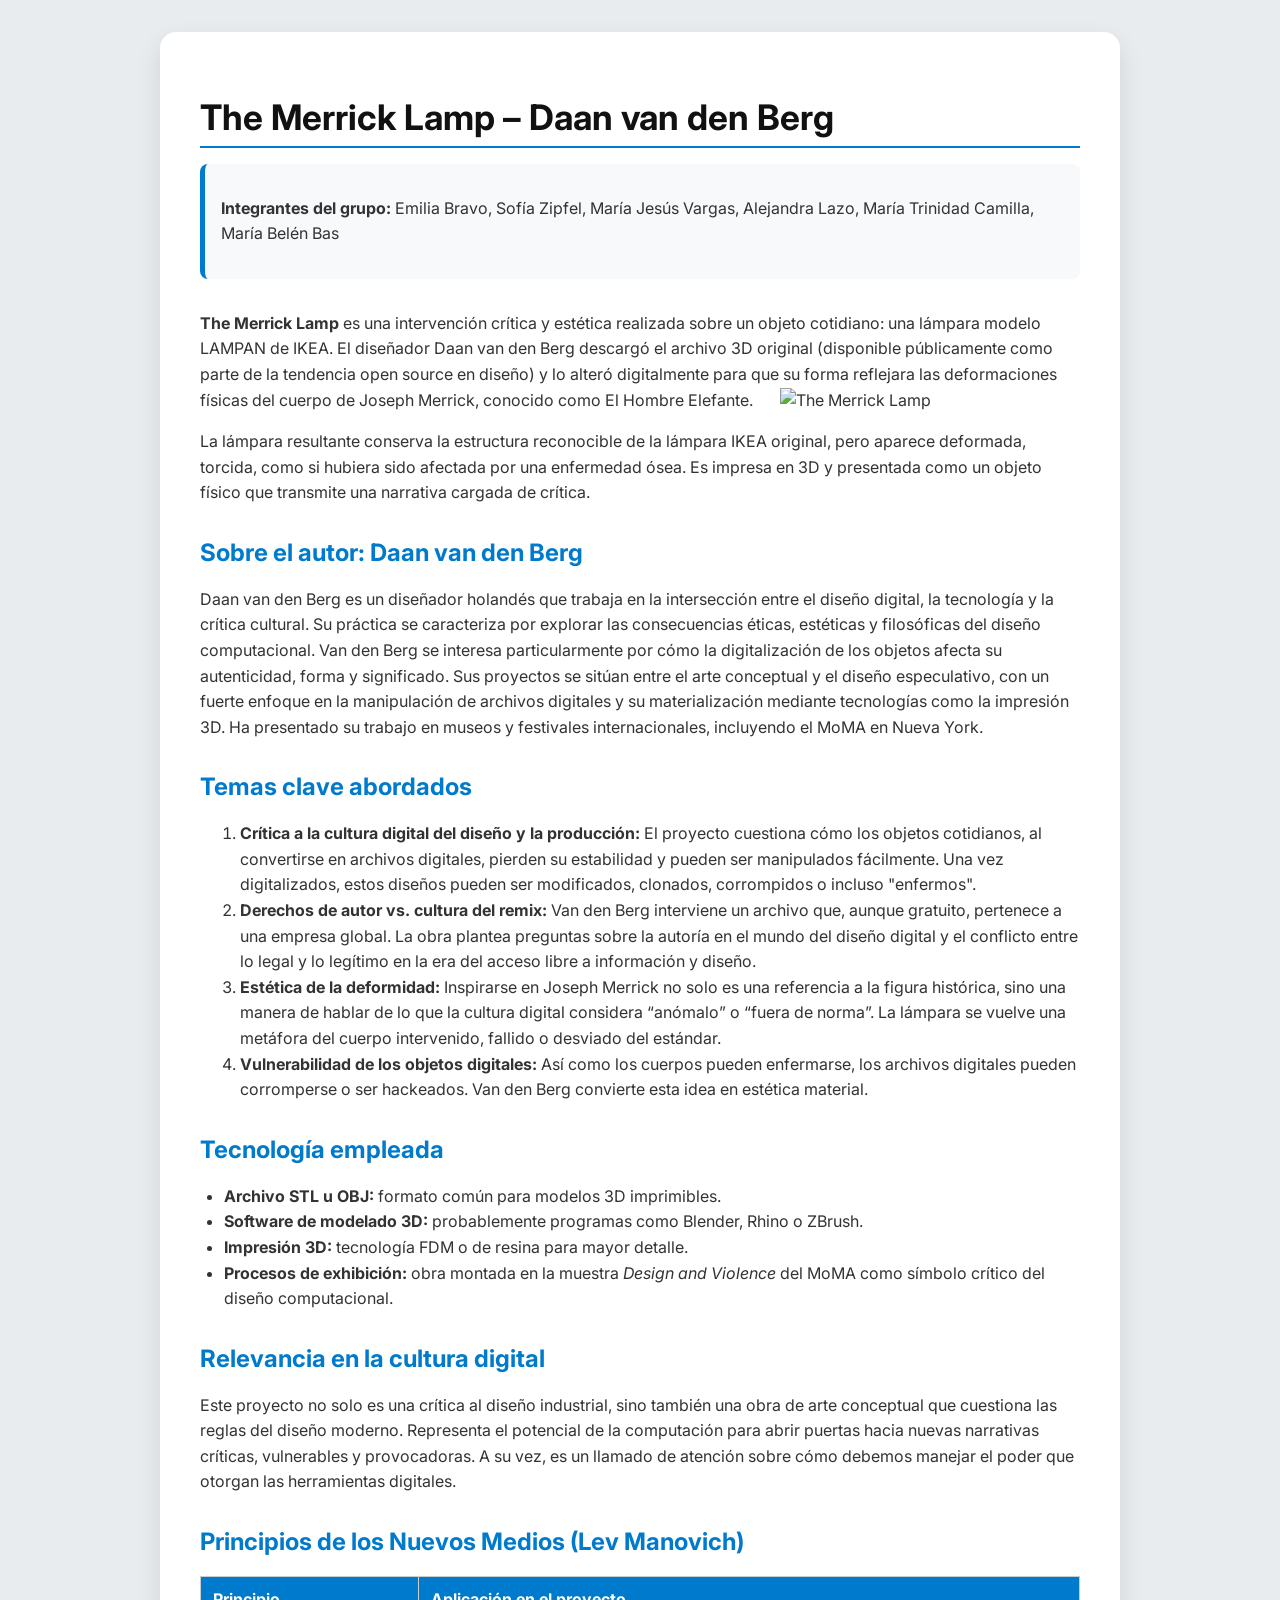
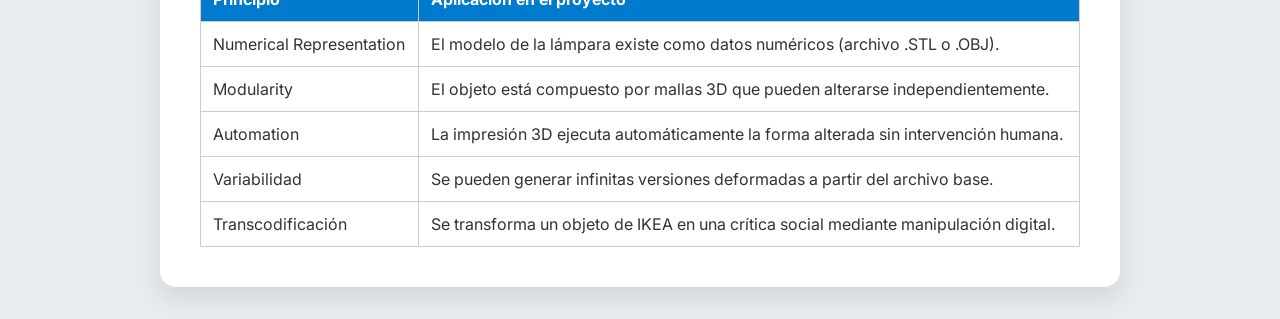
==== index.html @ c4b6041f "Update index.html" ====
<!DOCTYPE html>
<html lang="es">
<head>
  <meta charset="UTF-8">
  <title>The Merrick Lamp – Daan van den Berg</title>
  <style>
    @import url('https://fonts.googleapis.com/css2?family=Inter:wght@400;600;700&display=swap');
    * { box-sizing: border-box; }
    body {
      font-family: 'Inter', sans-serif;
      background-color: #e9ecef;
      color: #333;
      margin: 0;
      padding: 2rem;
    }
    .container {
      max-width: 960px;
      margin: auto;
      background: #ffffff;
      padding: 2.5rem;
      border-radius: 16px;
      box-shadow: 0 10px 25px rgba(0, 0, 0, 0.1);
    }
    h1, h2 { color: #111; }
    h1 {
      font-size: 2.2rem;
      margin-bottom: 1rem;
      border-bottom: 2px solid #007acc;
      padding-bottom: 0.5rem;
    }
    h2 {
      font-size: 1.5rem;
      margin-top: 2rem;
      color: #007acc;
    }
    p, li {
      font-size: 1rem;
      line-height: 1.6;
    }
    ul {
      padding-left: 1.5rem;
    }
    .creditos {
      background-color: #f8f9fa;
      padding: 1rem;
      border-left: 5px solid #007acc;
      margin-bottom: 2rem;
      border-radius: 8px;
    }
    table {
      width: 100%;
      border-collapse: collapse;
      margin-top: 1rem;
    }
    th, td {
      border: 1px solid #ccc;
      padding: 0.75rem;
      text-align: left;
    }
    th {
      background-color: #007acc;
      color: white;
    }
  </style>
</head>
<body>
  <div class="container">
    <h1>The Merrick Lamp – Daan van den Berg</h1>
    <div class="creditos">
      <p><strong>Integrantes del grupo:</strong> Emilia Bravo, Sofía Zipfel, María Jesús Vargas, Alejandra Lazo, María Trinidad Camilla, María Belén Bas</p>
    </div>
    <p><strong>The Merrick Lamp</strong> es una intervención crítica y estética realizada sobre un objeto cotidiano: una lámpara modelo LAMPAN de IKEA. El diseñador Daan van den Berg descargó el archivo 3D original (disponible públicamente como parte de la tendencia open source en diseño) y lo alteró digitalmente para que su forma reflejara las deformaciones físicas del cuerpo de Joseph Merrick, conocido como El Hombre Elefante.<img src="e81a55cf-d6a2-4758-9dec-1c6d4976dfdc.png" alt="The Merrick Lamp" style="float: right; margin-left: 20px; width: 300px;"></p>
    <p>La lámpara resultante conserva la estructura reconocible de la lámpara IKEA original, pero aparece deformada, torcida, como si hubiera sido afectada por una enfermedad ósea. Es impresa en 3D y presentada como un objeto físico que transmite una narrativa cargada de crítica.</p>
    <h2>Sobre el autor: Daan van den Berg</h2>
    <p>Daan van den Berg es un diseñador holandés que trabaja en la intersección entre el diseño digital, la tecnología y la crítica cultural. Su práctica se caracteriza por explorar las consecuencias éticas, estéticas y filosóficas del diseño computacional. Van den Berg se interesa particularmente por cómo la digitalización de los objetos afecta su autenticidad, forma y significado. Sus proyectos se sitúan entre el arte conceptual y el diseño especulativo, con un fuerte enfoque en la manipulación de archivos digitales y su materialización mediante tecnologías como la impresión 3D. Ha presentado su trabajo en museos y festivales internacionales, incluyendo el MoMA en Nueva York.</p>

    <h2>Temas clave abordados</h2>
    <ol>
      <li><strong>Crítica a la cultura digital del diseño y la producción:</strong> El proyecto cuestiona cómo los objetos cotidianos, al convertirse en archivos digitales, pierden su estabilidad y pueden ser manipulados fácilmente. Una vez digitalizados, estos diseños pueden ser modificados, clonados, corrompidos o incluso "enfermos".</li>

      <li><strong>Derechos de autor vs. cultura del remix:</strong> Van den Berg interviene un archivo que, aunque gratuito, pertenece a una empresa global. La obra plantea preguntas sobre la autoría en el mundo del diseño digital y el conflicto entre lo legal y lo legítimo en la era del acceso libre a información y diseño.</li>

      <li><strong>Estética de la deformidad:</strong> Inspirarse en Joseph Merrick no solo es una referencia a la figura histórica, sino una manera de hablar de lo que la cultura digital considera “anómalo” o “fuera de norma”. La lámpara se vuelve una metáfora del cuerpo intervenido, fallido o desviado del estándar.</li>

      <li><strong>Vulnerabilidad de los objetos digitales:</strong> Así como los cuerpos pueden enfermarse, los archivos digitales pueden corromperse o ser hackeados. Van den Berg convierte esta idea en estética material.</li>
    </ol>

    <h2>Tecnología empleada</h2>
    <ul>
      <li><strong>Archivo STL u OBJ:</strong> formato común para modelos 3D imprimibles.</li>
      <li><strong>Software de modelado 3D:</strong> probablemente programas como Blender, Rhino o ZBrush.</li>
      <li><strong>Impresión 3D:</strong> tecnología FDM o de resina para mayor detalle.</li>
      <li><strong>Procesos de exhibición:</strong> obra montada en la muestra <em>Design and Violence</em> del MoMA como símbolo crítico del diseño computacional.</li>
    </ul>

    <h2>Relevancia en la cultura digital</h2>
    <p>Este proyecto no solo es una crítica al diseño industrial, sino también una obra de arte conceptual que cuestiona las reglas del diseño moderno. Representa el potencial de la computación para abrir puertas hacia nuevas narrativas críticas, vulnerables y provocadoras. A su vez, es un llamado de atención sobre cómo debemos manejar el poder que otorgan las herramientas digitales.</p>

    <h2>Principios de los Nuevos Medios (Lev Manovich)</h2>
    <table>
      <thead>
        <tr>
          <th>Principio</th>
          <th>Aplicación en el proyecto</th>
        </tr>
      </thead>
      <tbody>
        <tr>
          <td>Numerical Representation</td>
          <td>El modelo de la lámpara existe como datos numéricos (archivo .STL o .OBJ).</td>
        </tr>
        <tr>
          <td>Modularity</td>
          <td>El objeto está compuesto por mallas 3D que pueden alterarse independientemente.</td>
        </tr>
        <tr>
          <td>Automation</td>
          <td>La impresión 3D ejecuta automáticamente la forma alterada sin intervención humana.</td>
        </tr>
        <tr>
          <td>Variabilidad</td>
          <td>Se pueden generar infinitas versiones deformadas a partir del archivo base.</td>
        </tr>
        <tr>
          <td>Transcodificación</td>
          <td>Se transforma un objeto de IKEA en una crítica social mediante manipulación digital.</td>
        </tr>
      </tbody>
    </table>
  </div>
</body>
</html>
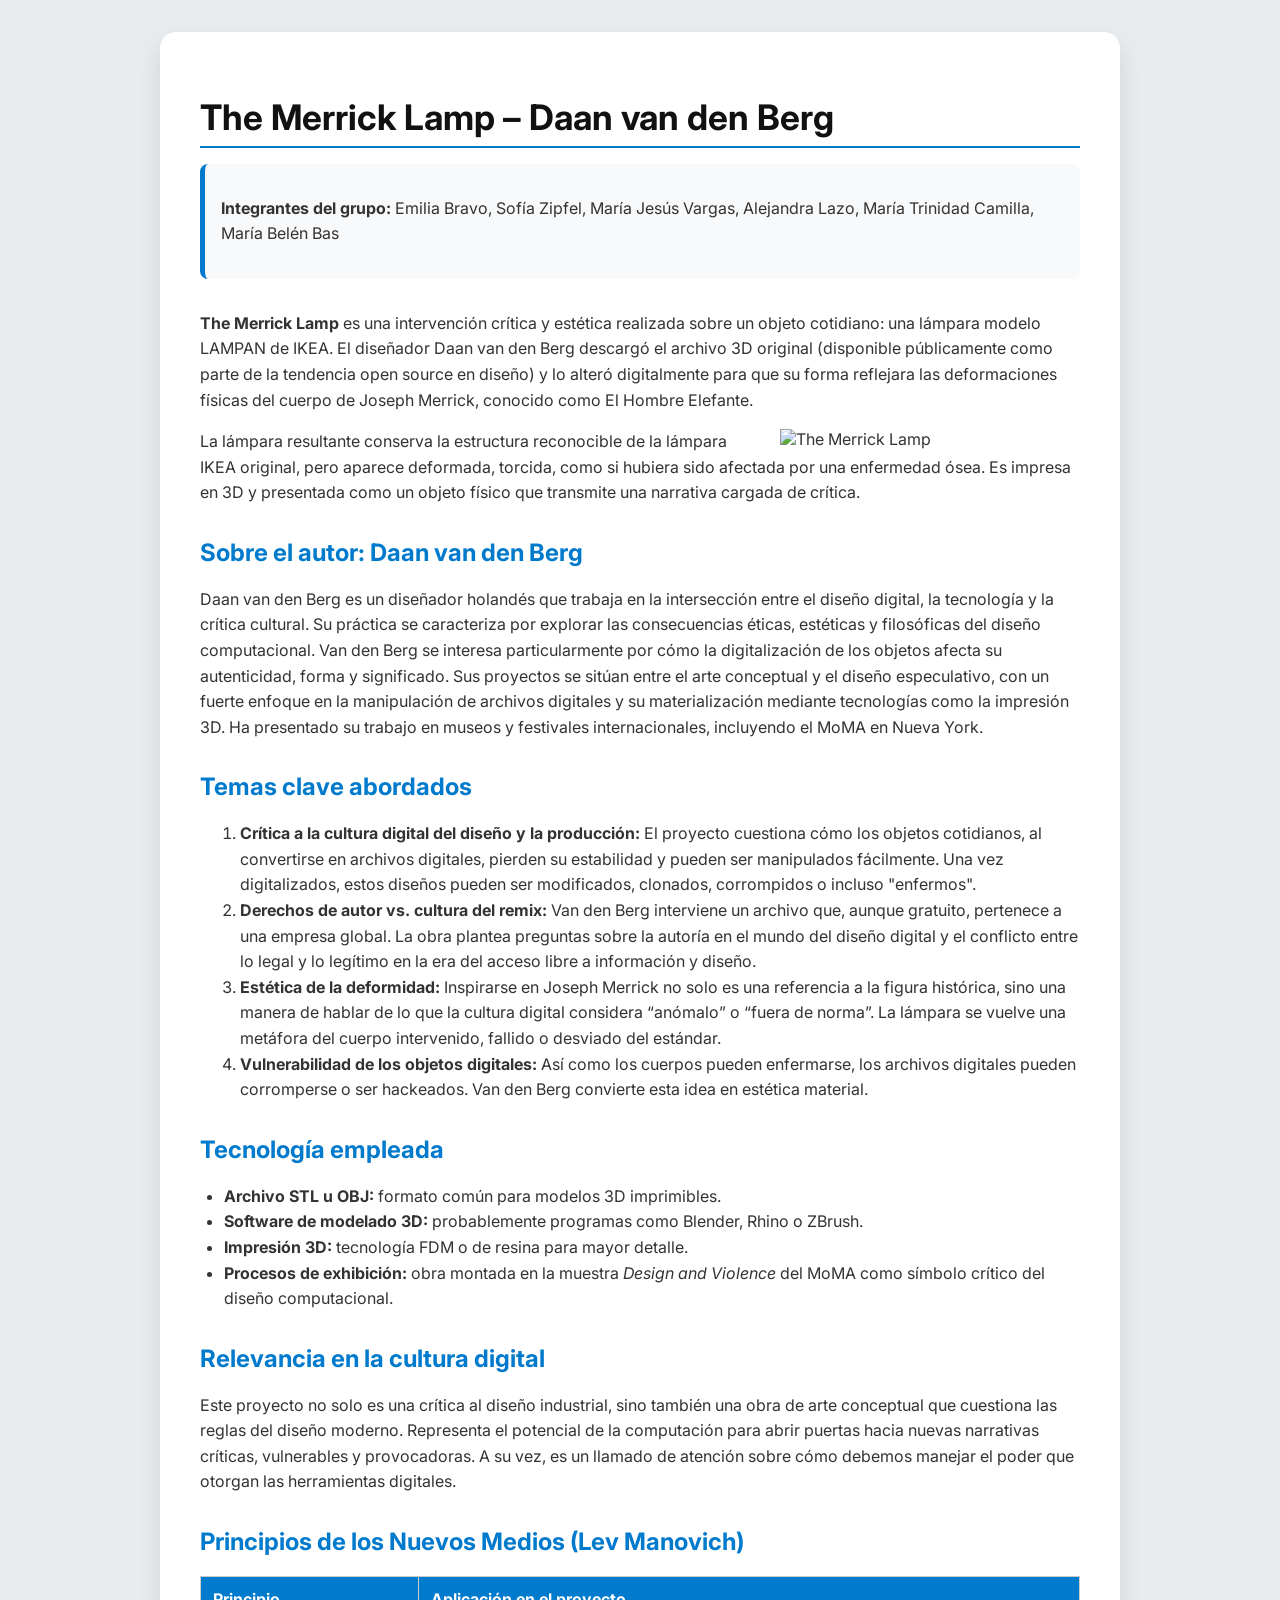
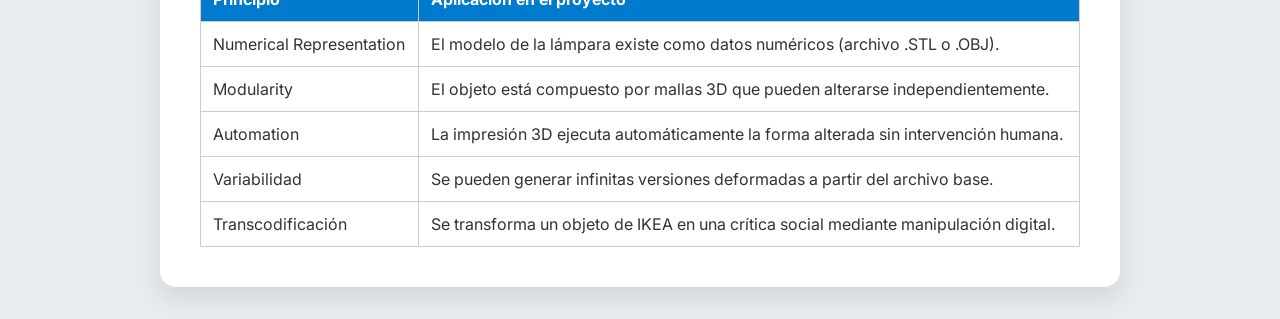
==== commit 78ee97b6: "Update index.html" ====
--- a/index.html
+++ b/index.html
@@ -69,7 +69,7 @@
     <div class="creditos">
       <p><strong>Integrantes del grupo:</strong> Emilia Bravo, Sofía Zipfel, María Jesús Vargas, Alejandra Lazo, María Trinidad Camilla, María Belén Bas</p>
     </div>
-    <p><strong>The Merrick Lamp</strong> es una intervención crítica y estética realizada sobre un objeto cotidiano: una lámpara modelo LAMPAN de IKEA. El diseñador Daan van den Berg descargó el archivo 3D original (disponible públicamente como parte de la tendencia open source en diseño) y lo alteró digitalmente para que su forma reflejara las deformaciones físicas del cuerpo de Joseph Merrick, conocido como El Hombre Elefante.<img src="e81a55cf-d6a2-4758-9dec-1c6d4976dfdc.png" alt="The Merrick Lamp" style="float: right; margin-left: 20px; width: 300px;"></p>
+    <p><strong>The Merrick Lamp</strong> es una intervención crítica y estética realizada sobre un objeto cotidiano: una lámpara modelo LAMPAN de IKEA. El diseñador Daan van den Berg descargó el archivo 3D original (disponible públicamente como parte de la tendencia open source en diseño) y lo alteró digitalmente para que su forma reflejara las deformaciones físicas del cuerpo de Joseph Merrick, conocido como El Hombre Elefante.</p><img src="e81a55cf-d6a2-4758-9dec-1c6d4976dfdc.png" alt="The Merrick Lamp" style="float: right; margin-left: 20px; width: 300px;">
     <p>La lámpara resultante conserva la estructura reconocible de la lámpara IKEA original, pero aparece deformada, torcida, como si hubiera sido afectada por una enfermedad ósea. Es impresa en 3D y presentada como un objeto físico que transmite una narrativa cargada de crítica.</p>
     <h2>Sobre el autor: Daan van den Berg</h2>
     <p>Daan van den Berg es un diseñador holandés que trabaja en la intersección entre el diseño digital, la tecnología y la crítica cultural. Su práctica se caracteriza por explorar las consecuencias éticas, estéticas y filosóficas del diseño computacional. Van den Berg se interesa particularmente por cómo la digitalización de los objetos afecta su autenticidad, forma y significado. Sus proyectos se sitúan entre el arte conceptual y el diseño especulativo, con un fuerte enfoque en la manipulación de archivos digitales y su materialización mediante tecnologías como la impresión 3D. Ha presentado su trabajo en museos y festivales internacionales, incluyendo el MoMA en Nueva York.</p>
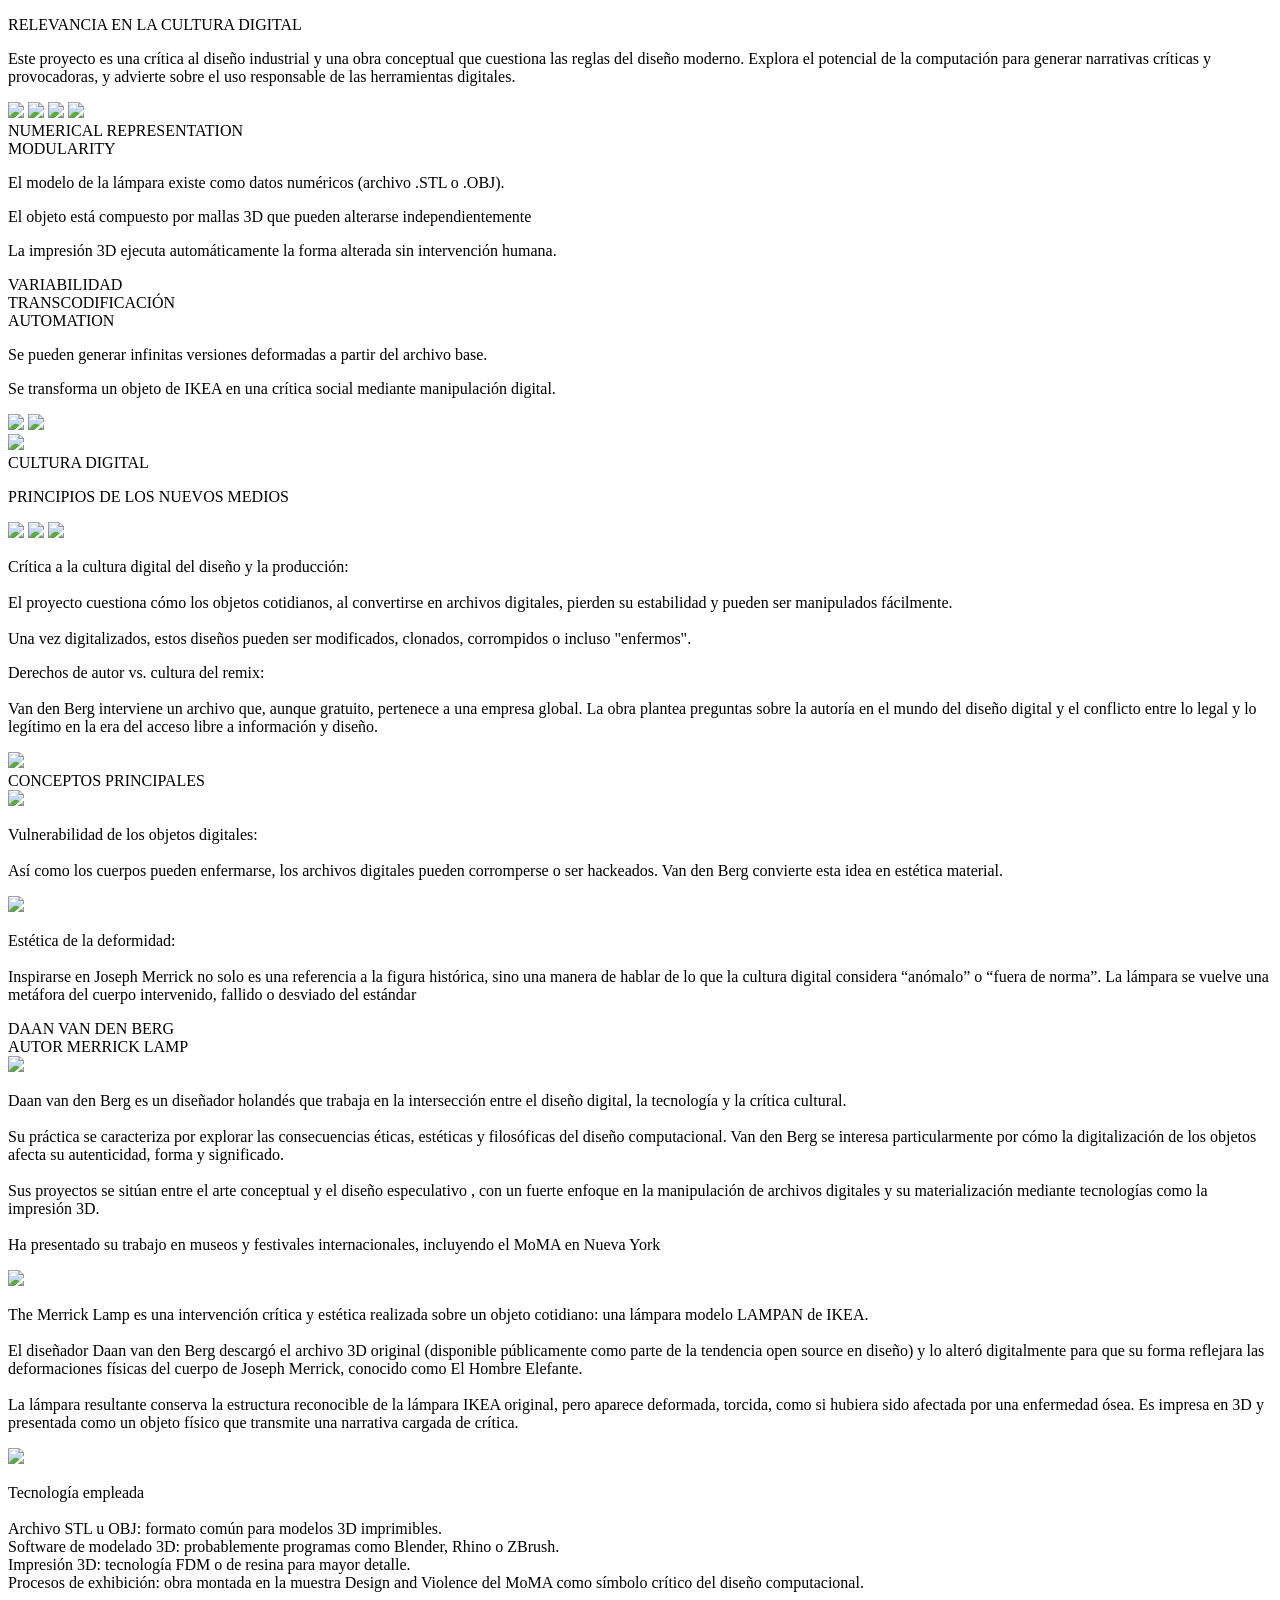
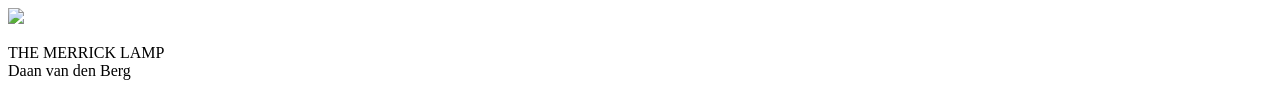
==== commit 9a3c961b: "Update index.html" ====
--- a/index.html
+++ b/index.html
@@ -1,132 +1,175 @@
 <!DOCTYPE html>
-<html lang="es">
-<head>
-  <meta charset="UTF-8">
-  <title>The Merrick Lamp – Daan van den Berg</title>
-  <style>
-    @import url('https://fonts.googleapis.com/css2?family=Inter:wght@400;600;700&display=swap');
-    * { box-sizing: border-box; }
-    body {
-      font-family: 'Inter', sans-serif;
-      background-color: #e9ecef;
-      color: #333;
-      margin: 0;
-      padding: 2rem;
-    }
-    .container {
-      max-width: 960px;
-      margin: auto;
-      background: #ffffff;
-      padding: 2.5rem;
-      border-radius: 16px;
-      box-shadow: 0 10px 25px rgba(0, 0, 0, 0.1);
-    }
-    h1, h2 { color: #111; }
-    h1 {
-      font-size: 2.2rem;
-      margin-bottom: 1rem;
-      border-bottom: 2px solid #007acc;
-      padding-bottom: 0.5rem;
-    }
-    h2 {
-      font-size: 1.5rem;
-      margin-top: 2rem;
-      color: #007acc;
-    }
-    p, li {
-      font-size: 1rem;
-      line-height: 1.6;
-    }
-    ul {
-      padding-left: 1.5rem;
-    }
-    .creditos {
-      background-color: #f8f9fa;
-      padding: 1rem;
-      border-left: 5px solid #007acc;
-      margin-bottom: 2rem;
-      border-radius: 8px;
-    }
-    table {
-      width: 100%;
-      border-collapse: collapse;
-      margin-top: 1rem;
-    }
-    th, td {
-      border: 1px solid #ccc;
-      padding: 0.75rem;
-      text-align: left;
-    }
-    th {
-      background-color: #007acc;
-      color: white;
-    }
-  </style>
-</head>
-<body>
-  <div class="container">
-    <h1>The Merrick Lamp – Daan van den Berg</h1>
-    <div class="creditos">
-      <p><strong>Integrantes del grupo:</strong> Emilia Bravo, Sofía Zipfel, María Jesús Vargas, Alejandra Lazo, María Trinidad Camilla, María Belén Bas</p>
+<html>
+  <head>
+    <meta name="viewport" content="width=device-width, initial-scale=1" />
+    <meta charset="utf-8" />
+    <link rel="stylesheet" href="style.css" />
+
+  </head>
+  <body>
+    <div class="twitter-header">
+      <div class="div">
+        <div class="overlap">
+          <div class="rectangle"></div>
+          <div class="group">
+            <div class="overlap-group">
+              <p class="text-wrapper">RELEVANCIA EN LA CULTURA DIGITAL</p>
+              <p class="p">
+                Este proyecto es una crítica al diseño industrial y una obra conceptual que cuestiona las reglas del
+                diseño moderno. Explora el potencial de la computación para generar narrativas críticas y provocadoras,
+                y advierte sobre el uso responsable de las herramientas digitales.
+              </p>
+            </div>
+          </div>
+          <div class="group-2">
+            <div class="overlap-2">
+              <div class="overlap-3">
+                <img class="vector" src="img/vector-4.svg" />
+                <img class="img" src="img/vector-6.svg" />
+                <img class="vector-2" src="img/vector-8.svg" />
+                <img class="vector-3" src="img/vector-9.svg" />
+              </div>
+              <div class="text-wrapper-2">NUMERICAL REPRESENTATION</div>
+              <div class="text-wrapper-3">MODULARITY</div>
+              <p class="text-wrapper-4">El modelo de la lámpara existe como datos numéricos (archivo .STL o .OBJ).</p>
+              <p class="text-wrapper-5">
+                El objeto está compuesto por mallas 3D que pueden alterarse independientemente
+              </p>
+              <p class="text-wrapper-6">
+                La impresión 3D ejecuta automáticamente la forma alterada sin intervención humana.
+              </p>
+              <div class="text-wrapper-7">VARIABILIDAD</div>
+              <div class="text-wrapper-8">TRANSCODIFICACIÓN</div>
+              <div class="text-wrapper-9">AUTOMATION</div>
+              <p class="text-wrapper-10">Se pueden generar infinitas versiones deformadas a partir del archivo base.</p>
+              <p class="text-wrapper-11">
+                Se transforma un objeto de IKEA en una crítica social mediante manipulación digital.
+              </p>
+              <img class="vector-4" src="img/vector-10.svg" />
+              <img class="image" src="img/image-15.png" />
+            </div>
+            <img class="vector-5" src="img/vector-5.svg" />
+            <div class="text-wrapper-12">CULTURA DIGITAL</div>
+            <p class="text-wrapper-13">PRINCIPIOS DE LOS NUEVOS MEDIOS</p>
+          </div>
+          <div class="group-3">
+            <div class="overlap-4">
+              <img class="image-2" src="img/image-13.png" />
+              <img class="image-3" src="img/image-14.png" />
+              <img class="image-4" src="img/image-3.png" />
+              <div class="rectangle-2"></div>
+              <div class="rectangle-3"></div>
+              <p class="cr-tica-a-la-cultura">
+                <span class="span">Crítica a la cultura digital del diseño y la producción: <br /><br /></span>
+                <span class="text-wrapper-14"
+                  >El proyecto cuestiona cómo los objetos cotidianos, al convertirse en archivos digitales, pierden su
+                  estabilidad y pueden ser manipulados fácilmente. <br /><br />Una vez digitalizados, estos diseños
+                  pueden ser modificados, clonados, corrompidos o incluso &#34;enfermos&#34;.</span
+                >
+              </p>
+              <p class="derechos-de-autor-vs">
+                <span class="span">Derechos de autor vs. cultura del remix: <br /><br /></span>
+                <span class="text-wrapper-14"
+                  >Van den Berg interviene un archivo que, aunque gratuito, pertenece a una empresa global. La obra
+                  plantea preguntas sobre la autoría en el mundo del diseño digital y el conflicto entre lo legal y lo
+                  legítimo en la era del acceso libre a información y diseño.</span
+                >
+              </p>
+              <img class="image-5" src="img/image-12.png" />
+            </div>
+            <div class="div-wrapper"><div class="text-wrapper-15">CONCEPTOS PRINCIPALES</div></div>
+            <div class="overlap-5">
+              <img class="image-6" src="img/image-17.png" />
+              <div class="rectangle-4"></div>
+              <p class="vulnerabilidad-de">
+                <span class="span">Vulnerabilidad de los objetos digitales: <br /></span>
+                <span class="text-wrapper-14"
+                  ><br />Así como los cuerpos pueden enfermarse, los archivos digitales pueden corromperse o ser
+                  hackeados. Van den Berg convierte esta idea en estética material.</span
+                >
+              </p>
+              <img class="image-7" src="img/image-16.png" />
+              <div class="rectangle-5"></div>
+              <p class="est-tica-de-la">
+                <span class="span">Estética de la deformidad:<br /></span>
+                <span class="text-wrapper-16"
+                  ><br />Inspirarse en Joseph Merrick no solo es una referencia a la figura histórica, sino una manera
+                  de hablar de lo que la cultura digital considera “anómalo” o “fuera de norma”. La lámpara se vuelve
+                  una metáfora del cuerpo intervenido, fallido o desviado del estándar</span
+                >
+              </p>
+            </div>
+          </div>
+          <div class="group-4">
+            <div class="text-wrapper-17">DAAN VAN DEN BERG</div>
+            <div class="text-wrapper-18">AUTOR MERRICK LAMP</div>
+            <img class="mask-group" src="img/mask-group.png" />
+            <p class="daan-van-den-berg-es">
+              <span class="text-wrapper-19">Daan van den Berg es un </span>
+              <span class="text-wrapper-20">diseñador</span>
+              <span class="text-wrapper-19">
+                holandés que trabaja en la intersección entre el diseño digital, la tecnología y la crítica cultural.
+                <br /><br />Su práctica se caracteriza por explorar las consecuencias éticas, estéticas y filosóficas
+                del diseño computacional. Van den Berg se interesa particularmente por cómo la
+              </span>
+              <span class="text-wrapper-20">digitalización de los objetos </span>
+              <span class="text-wrapper-19"
+                >afecta su autenticidad, forma y significado.<br /><br />Sus proyectos se sitúan entre el
+              </span>
+              <span class="text-wrapper-20">arte conceptual </span>
+              <span class="text-wrapper-19">y el </span>
+              <span class="text-wrapper-20">diseño especulativo</span>
+              <span class="text-wrapper-19"
+                >, con un fuerte enfoque en la manipulación de archivos digitales y su materialización mediante
+                tecnologías como la impresión 3D. <br /><br />Ha presentado su trabajo en museos y festivales
+                internacionales, incluyendo el
+              </span>
+              <span class="text-wrapper-20">MoMA </span>
+              <span class="text-wrapper-19">en Nueva York</span>
+            </p>
+            <img class="vector-6" src="img/vector-1.svg" />
+          </div>
+          <div class="group-5">
+            <p class="the-merrick-lamp-es">
+              <span class="text-wrapper-21"
+                >The Merrick Lamp es una intervención crítica y estética realizada sobre un objeto cotidiano: una
+                lámpara modelo LAMPAN de IKEA. <br /><br
+              /></span>
+              <span class="text-wrapper-14"
+                >El diseñador Daan van den Berg descargó el archivo 3D original (disponible públicamente como parte de
+                la tendencia open source en diseño) y lo alteró digitalmente para que su forma reflejara las
+                deformaciones físicas del cuerpo de Joseph Merrick, conocido como El Hombre Elefante.<br /><br />La
+                lámpara resultante conserva la estructura reconocible de la lámpara IKEA original, pero aparece
+                deformada, torcida, como si hubiera sido afectada por una enfermedad ósea. Es impresa en 3D y presentada
+                como un objeto físico que transmite una narrativa cargada de crítica.</span
+              >
+            </p>
+            <div class="overlap-6">
+              <div class="group-6"></div>
+              <img class="image-8" src="img/image-9.png" />
+            </div>
+            <p class="tecnolog-a-empleada">
+              <span class="text-wrapper-22">Tecnología empleada<br /></span>
+              <span class="text-wrapper-14"
+                ><br />Archivo STL u OBJ: formato común para modelos 3D imprimibles.<br />Software de modelado
+                3D: probablemente programas como Blender, Rhino o ZBrush.<br />Impresión 3D: tecnología FDM o de resina
+                para mayor detalle.<br />Procesos de exhibición: obra montada en la muestra Design and Violence del MoMA
+                como símbolo crítico del diseño computacional.</span
+              >
+            </p>
+          </div>
+        </div>
+        <div class="overlap-wrapper">
+          <div class="overlap-7">
+            <div class="image-wrapper"><img class="image-9" src="img/image-2.png" /></div>
+            <div class="rectangle-6"></div>
+            <p class="THE-MERRICK-LAMP">
+              <span class="text-wrapper-22">THE MERRICK LAMP<br /></span>
+              <span class="text-wrapper-23">Daan van den Berg</span>
+            </p>
+          </div>
+        </div>
+      </div>
     </div>
-    <p><strong>The Merrick Lamp</strong> es una intervención crítica y estética realizada sobre un objeto cotidiano: una lámpara modelo LAMPAN de IKEA. El diseñador Daan van den Berg descargó el archivo 3D original (disponible públicamente como parte de la tendencia open source en diseño) y lo alteró digitalmente para que su forma reflejara las deformaciones físicas del cuerpo de Joseph Merrick, conocido como El Hombre Elefante.</p><img src="e81a55cf-d6a2-4758-9dec-1c6d4976dfdc.png" alt="The Merrick Lamp" style="float: right; margin-left: 20px; width: 300px;">
-    <p>La lámpara resultante conserva la estructura reconocible de la lámpara IKEA original, pero aparece deformada, torcida, como si hubiera sido afectada por una enfermedad ósea. Es impresa en 3D y presentada como un objeto físico que transmite una narrativa cargada de crítica.</p>
-    <h2>Sobre el autor: Daan van den Berg</h2>
-    <p>Daan van den Berg es un diseñador holandés que trabaja en la intersección entre el diseño digital, la tecnología y la crítica cultural. Su práctica se caracteriza por explorar las consecuencias éticas, estéticas y filosóficas del diseño computacional. Van den Berg se interesa particularmente por cómo la digitalización de los objetos afecta su autenticidad, forma y significado. Sus proyectos se sitúan entre el arte conceptual y el diseño especulativo, con un fuerte enfoque en la manipulación de archivos digitales y su materialización mediante tecnologías como la impresión 3D. Ha presentado su trabajo en museos y festivales internacionales, incluyendo el MoMA en Nueva York.</p>
-
-    <h2>Temas clave abordados</h2>
-    <ol>
-      <li><strong>Crítica a la cultura digital del diseño y la producción:</strong> El proyecto cuestiona cómo los objetos cotidianos, al convertirse en archivos digitales, pierden su estabilidad y pueden ser manipulados fácilmente. Una vez digitalizados, estos diseños pueden ser modificados, clonados, corrompidos o incluso "enfermos".</li>
-
-      <li><strong>Derechos de autor vs. cultura del remix:</strong> Van den Berg interviene un archivo que, aunque gratuito, pertenece a una empresa global. La obra plantea preguntas sobre la autoría en el mundo del diseño digital y el conflicto entre lo legal y lo legítimo en la era del acceso libre a información y diseño.</li>
-
-      <li><strong>Estética de la deformidad:</strong> Inspirarse en Joseph Merrick no solo es una referencia a la figura histórica, sino una manera de hablar de lo que la cultura digital considera “anómalo” o “fuera de norma”. La lámpara se vuelve una metáfora del cuerpo intervenido, fallido o desviado del estándar.</li>
-
-      <li><strong>Vulnerabilidad de los objetos digitales:</strong> Así como los cuerpos pueden enfermarse, los archivos digitales pueden corromperse o ser hackeados. Van den Berg convierte esta idea en estética material.</li>
-    </ol>
-
-    <h2>Tecnología empleada</h2>
-    <ul>
-      <li><strong>Archivo STL u OBJ:</strong> formato común para modelos 3D imprimibles.</li>
-      <li><strong>Software de modelado 3D:</strong> probablemente programas como Blender, Rhino o ZBrush.</li>
-      <li><strong>Impresión 3D:</strong> tecnología FDM o de resina para mayor detalle.</li>
-      <li><strong>Procesos de exhibición:</strong> obra montada en la muestra <em>Design and Violence</em> del MoMA como símbolo crítico del diseño computacional.</li>
-    </ul>
-
-    <h2>Relevancia en la cultura digital</h2>
-    <p>Este proyecto no solo es una crítica al diseño industrial, sino también una obra de arte conceptual que cuestiona las reglas del diseño moderno. Representa el potencial de la computación para abrir puertas hacia nuevas narrativas críticas, vulnerables y provocadoras. A su vez, es un llamado de atención sobre cómo debemos manejar el poder que otorgan las herramientas digitales.</p>
-
-    <h2>Principios de los Nuevos Medios (Lev Manovich)</h2>
-    <table>
-      <thead>
-        <tr>
-          <th>Principio</th>
-          <th>Aplicación en el proyecto</th>
-        </tr>
-      </thead>
-      <tbody>
-        <tr>
-          <td>Numerical Representation</td>
-          <td>El modelo de la lámpara existe como datos numéricos (archivo .STL o .OBJ).</td>
-        </tr>
-        <tr>
-          <td>Modularity</td>
-          <td>El objeto está compuesto por mallas 3D que pueden alterarse independientemente.</td>
-        </tr>
-        <tr>
-          <td>Automation</td>
-          <td>La impresión 3D ejecuta automáticamente la forma alterada sin intervención humana.</td>
-        </tr>
-        <tr>
-          <td>Variabilidad</td>
-          <td>Se pueden generar infinitas versiones deformadas a partir del archivo base.</td>
-        </tr>
-        <tr>
-          <td>Transcodificación</td>
-          <td>Se transforma un objeto de IKEA en una crítica social mediante manipulación digital.</td>
-        </tr>
-      </tbody>
-    </table>
-  </div>
-</body>
+  </body>
 </html>
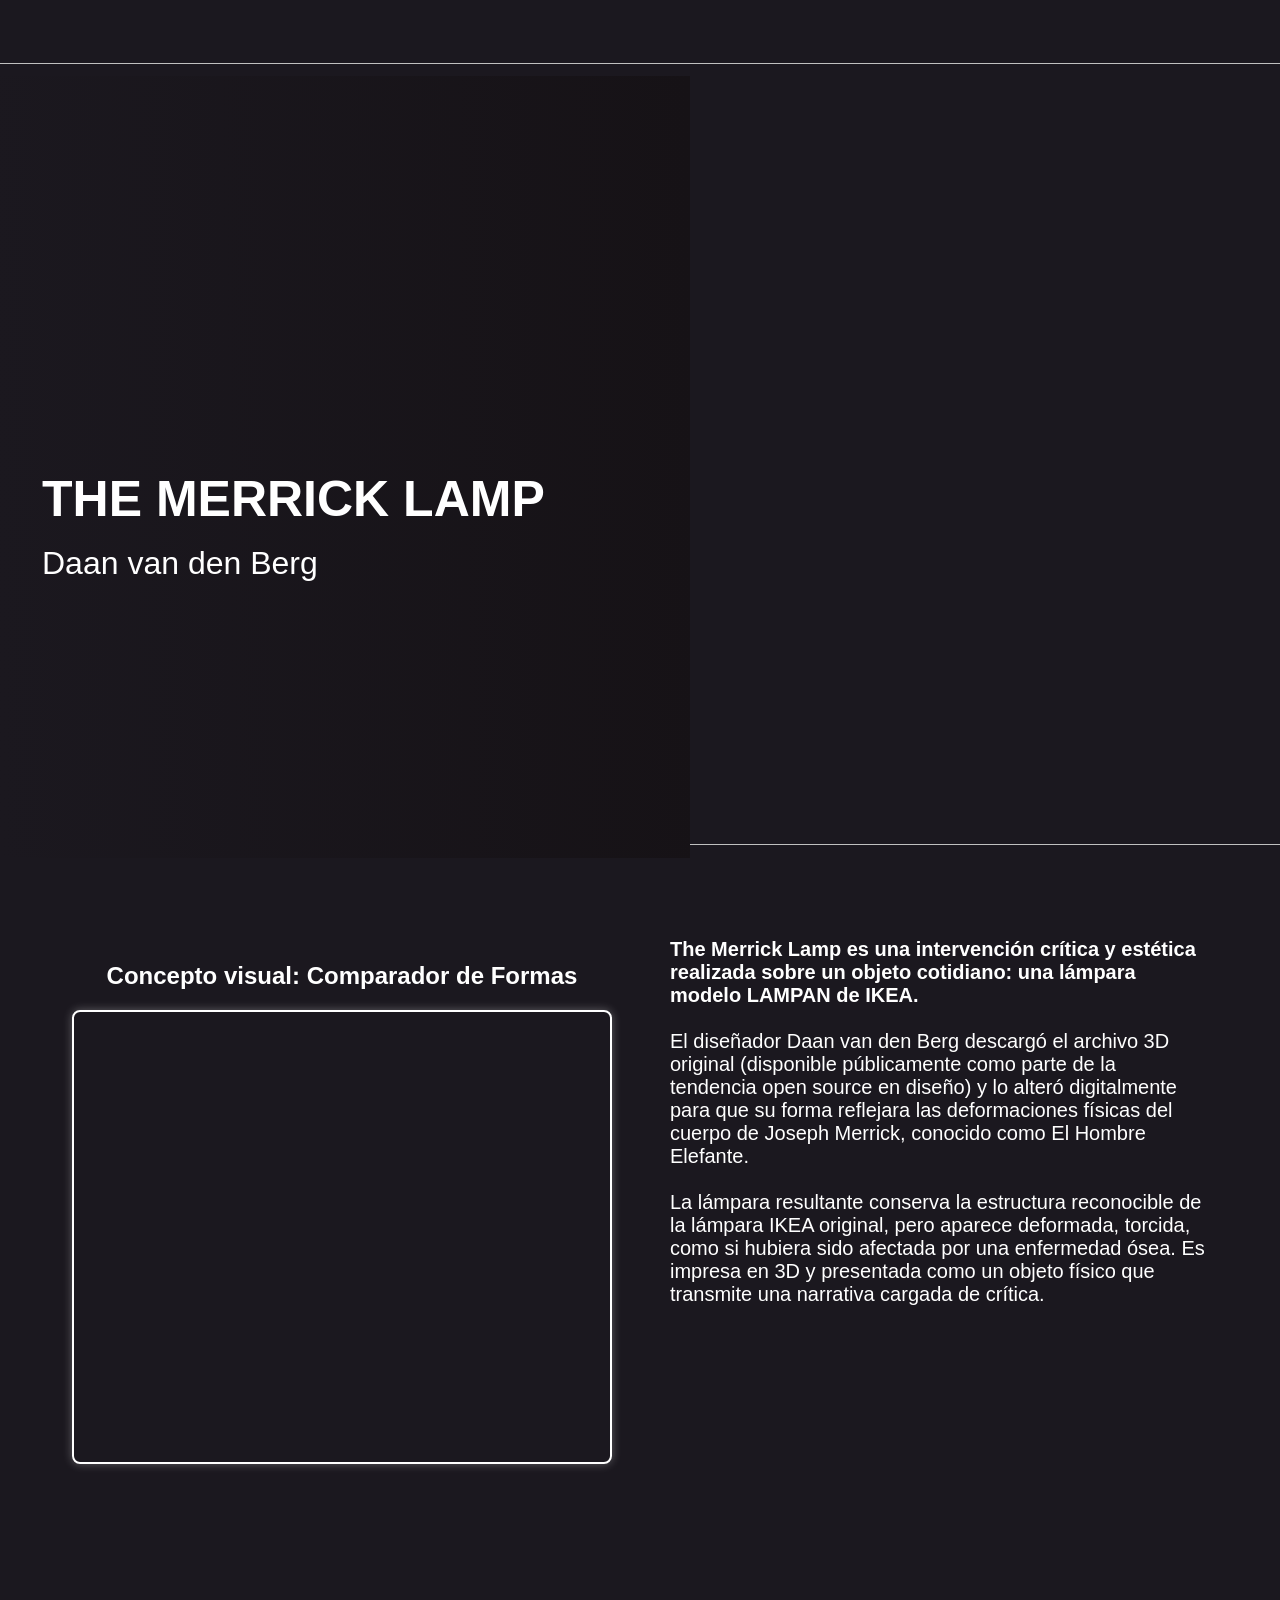
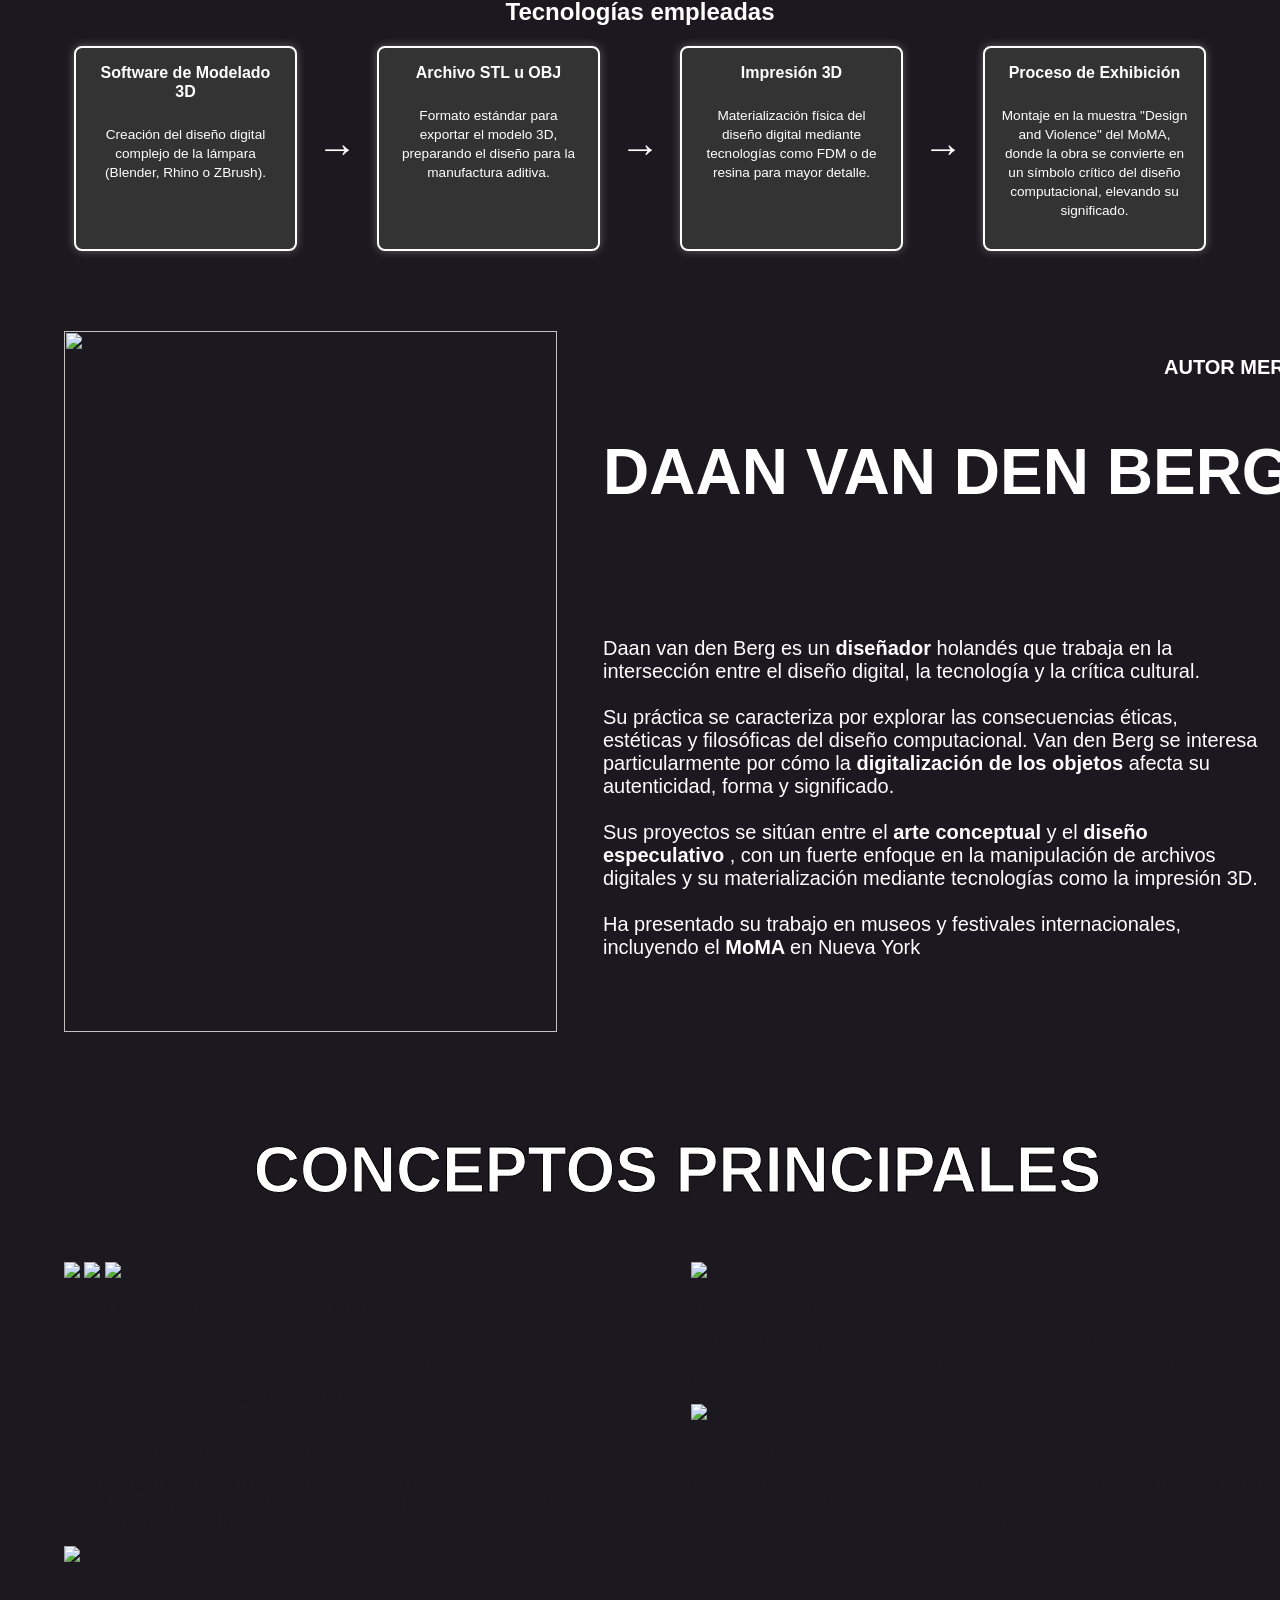
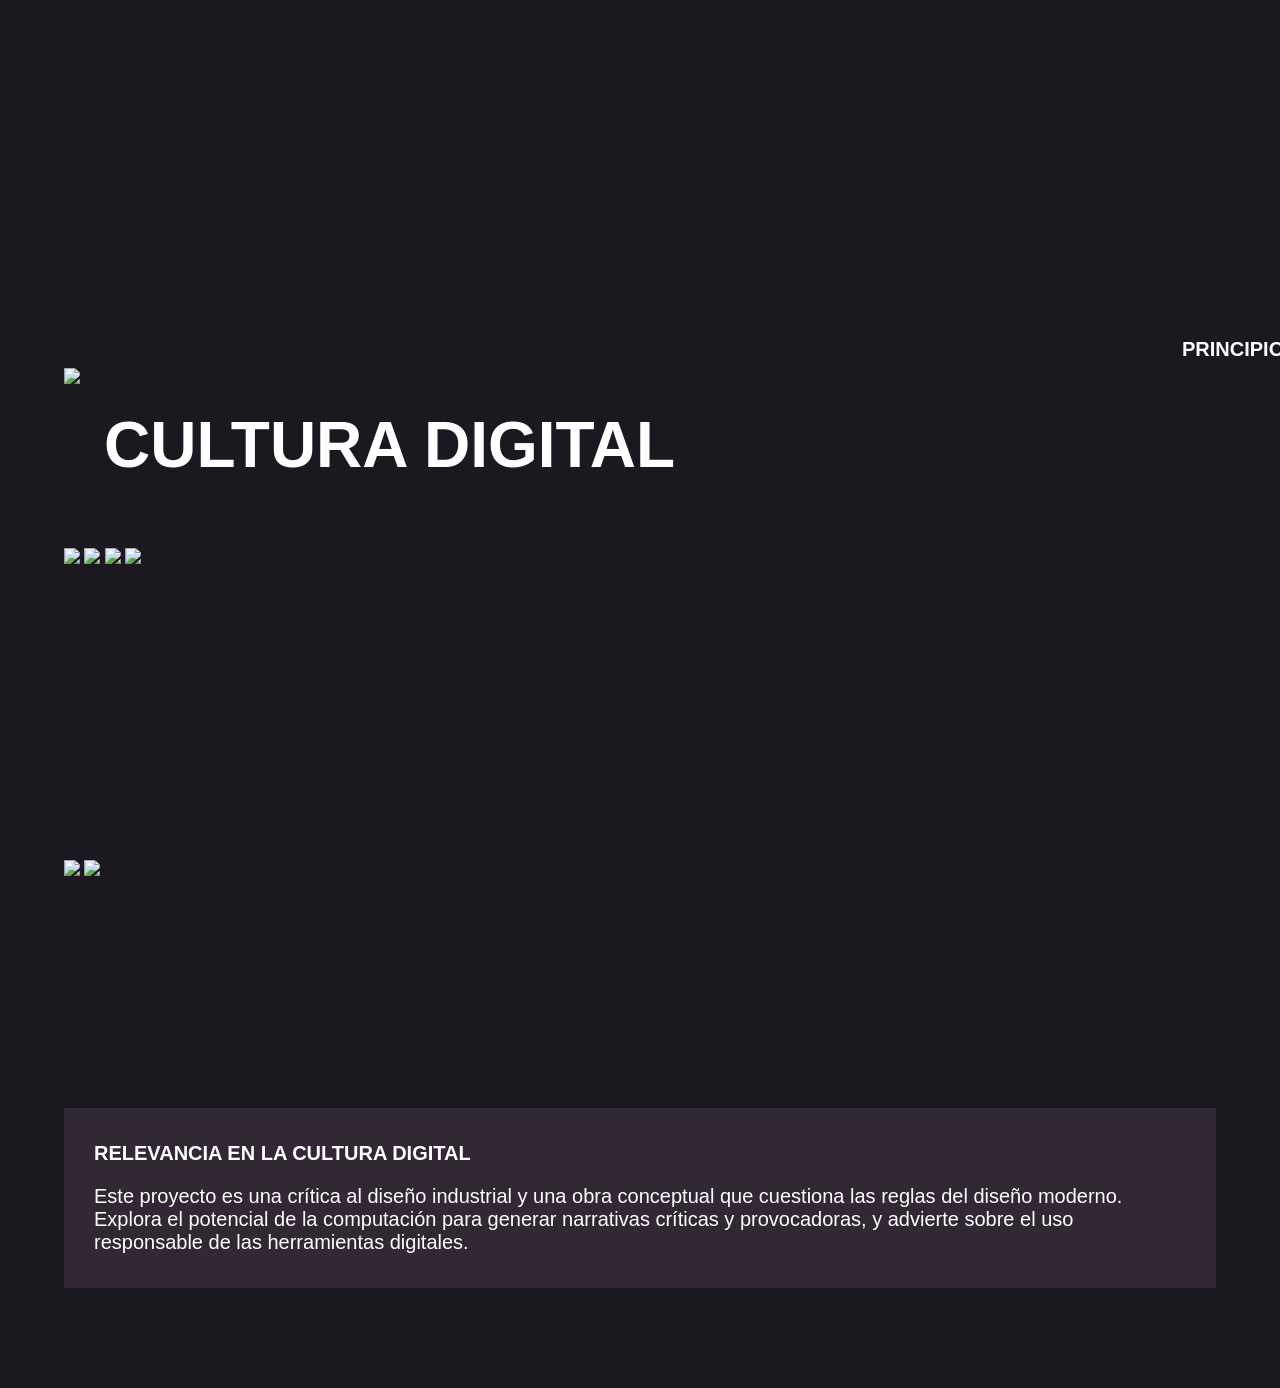
==== commit 7e0060ad: "Update index.html" ====
--- a/index.html
+++ b/index.html
@@ -1,175 +1,202 @@
 <!DOCTYPE html>
 <html>
-  <head>
+<head>
     <meta name="viewport" content="width=device-width, initial-scale=1" />
     <meta charset="utf-8" />
     <link rel="stylesheet" href="style.css" />
-
-  </head>
-  <body>
+</head>
+<body>
     <div class="twitter-header">
-      <div class="div">
-        <div class="overlap">
-          <div class="rectangle"></div>
-          <div class="group">
-            <div class="overlap-group">
-              <p class="text-wrapper">RELEVANCIA EN LA CULTURA DIGITAL</p>
-              <p class="p">
-                Este proyecto es una crítica al diseño industrial y una obra conceptual que cuestiona las reglas del
-                diseño moderno. Explora el potencial de la computación para generar narrativas críticas y provocadoras,
-                y advierte sobre el uso responsable de las herramientas digitales.
-              </p>
-            </div>
-          </div>
-          <div class="group-2">
-            <div class="overlap-2">
-              <div class="overlap-3">
-                <img class="vector" src="img/vector-4.svg" />
-                <img class="img" src="img/vector-6.svg" />
-                <img class="vector-2" src="img/vector-8.svg" />
-                <img class="vector-3" src="img/vector-9.svg" />
-              </div>
-              <div class="text-wrapper-2">NUMERICAL REPRESENTATION</div>
-              <div class="text-wrapper-3">MODULARITY</div>
-              <p class="text-wrapper-4">El modelo de la lámpara existe como datos numéricos (archivo .STL o .OBJ).</p>
-              <p class="text-wrapper-5">
-                El objeto está compuesto por mallas 3D que pueden alterarse independientemente
-              </p>
-              <p class="text-wrapper-6">
-                La impresión 3D ejecuta automáticamente la forma alterada sin intervención humana.
-              </p>
-              <div class="text-wrapper-7">VARIABILIDAD</div>
-              <div class="text-wrapper-8">TRANSCODIFICACIÓN</div>
-              <div class="text-wrapper-9">AUTOMATION</div>
-              <p class="text-wrapper-10">Se pueden generar infinitas versiones deformadas a partir del archivo base.</p>
-              <p class="text-wrapper-11">
-                Se transforma un objeto de IKEA en una crítica social mediante manipulación digital.
-              </p>
-              <img class="vector-4" src="img/vector-10.svg" />
-              <img class="image" src="img/image-15.png" />
-            </div>
-            <img class="vector-5" src="img/vector-5.svg" />
-            <div class="text-wrapper-12">CULTURA DIGITAL</div>
-            <p class="text-wrapper-13">PRINCIPIOS DE LOS NUEVOS MEDIOS</p>
-          </div>
-          <div class="group-3">
-            <div class="overlap-4">
-              <img class="image-2" src="img/image-13.png" />
-              <img class="image-3" src="img/image-14.png" />
-              <img class="image-4" src="img/image-3.png" />
-              <div class="rectangle-2"></div>
-              <div class="rectangle-3"></div>
-              <p class="cr-tica-a-la-cultura">
-                <span class="span">Crítica a la cultura digital del diseño y la producción: <br /><br /></span>
-                <span class="text-wrapper-14"
-                  >El proyecto cuestiona cómo los objetos cotidianos, al convertirse en archivos digitales, pierden su
-                  estabilidad y pueden ser manipulados fácilmente. <br /><br />Una vez digitalizados, estos diseños
-                  pueden ser modificados, clonados, corrompidos o incluso &#34;enfermos&#34;.</span
-                >
-              </p>
-              <p class="derechos-de-autor-vs">
-                <span class="span">Derechos de autor vs. cultura del remix: <br /><br /></span>
-                <span class="text-wrapper-14"
-                  >Van den Berg interviene un archivo que, aunque gratuito, pertenece a una empresa global. La obra
-                  plantea preguntas sobre la autoría en el mundo del diseño digital y el conflicto entre lo legal y lo
-                  legítimo en la era del acceso libre a información y diseño.</span
-                >
-              </p>
-              <img class="image-5" src="img/image-12.png" />
-            </div>
-            <div class="div-wrapper"><div class="text-wrapper-15">CONCEPTOS PRINCIPALES</div></div>
-            <div class="overlap-5">
-              <img class="image-6" src="img/image-17.png" />
-              <div class="rectangle-4"></div>
-              <p class="vulnerabilidad-de">
-                <span class="span">Vulnerabilidad de los objetos digitales: <br /></span>
-                <span class="text-wrapper-14"
-                  ><br />Así como los cuerpos pueden enfermarse, los archivos digitales pueden corromperse o ser
-                  hackeados. Van den Berg convierte esta idea en estética material.</span
-                >
-              </p>
-              <img class="image-7" src="img/image-16.png" />
-              <div class="rectangle-5"></div>
-              <p class="est-tica-de-la">
-                <span class="span">Estética de la deformidad:<br /></span>
-                <span class="text-wrapper-16"
-                  ><br />Inspirarse en Joseph Merrick no solo es una referencia a la figura histórica, sino una manera
-                  de hablar de lo que la cultura digital considera “anómalo” o “fuera de norma”. La lámpara se vuelve
-                  una metáfora del cuerpo intervenido, fallido o desviado del estándar</span
-                >
-              </p>
-            </div>
-          </div>
-          <div class="group-4">
-            <div class="text-wrapper-17">DAAN VAN DEN BERG</div>
-            <div class="text-wrapper-18">AUTOR MERRICK LAMP</div>
-            <img class="mask-group" src="img/mask-group.png" />
-            <p class="daan-van-den-berg-es">
-              <span class="text-wrapper-19">Daan van den Berg es un </span>
-              <span class="text-wrapper-20">diseñador</span>
-              <span class="text-wrapper-19">
-                holandés que trabaja en la intersección entre el diseño digital, la tecnología y la crítica cultural.
-                <br /><br />Su práctica se caracteriza por explorar las consecuencias éticas, estéticas y filosóficas
-                del diseño computacional. Van den Berg se interesa particularmente por cómo la
-              </span>
-              <span class="text-wrapper-20">digitalización de los objetos </span>
-              <span class="text-wrapper-19"
-                >afecta su autenticidad, forma y significado.<br /><br />Sus proyectos se sitúan entre el
-              </span>
-              <span class="text-wrapper-20">arte conceptual </span>
-              <span class="text-wrapper-19">y el </span>
-              <span class="text-wrapper-20">diseño especulativo</span>
-              <span class="text-wrapper-19"
-                >, con un fuerte enfoque en la manipulación de archivos digitales y su materialización mediante
-                tecnologías como la impresión 3D. <br /><br />Ha presentado su trabajo en museos y festivales
-                internacionales, incluyendo el
-              </span>
-              <span class="text-wrapper-20">MoMA </span>
-              <span class="text-wrapper-19">en Nueva York</span>
-            </p>
-            <img class="vector-6" src="img/vector-1.svg" />
-          </div>
-          <div class="group-5">
-            <p class="the-merrick-lamp-es">
-              <span class="text-wrapper-21"
-                >The Merrick Lamp es una intervención crítica y estética realizada sobre un objeto cotidiano: una
-                lámpara modelo LAMPAN de IKEA. <br /><br
-              /></span>
-              <span class="text-wrapper-14"
-                >El diseñador Daan van den Berg descargó el archivo 3D original (disponible públicamente como parte de
-                la tendencia open source en diseño) y lo alteró digitalmente para que su forma reflejara las
-                deformaciones físicas del cuerpo de Joseph Merrick, conocido como El Hombre Elefante.<br /><br />La
-                lámpara resultante conserva la estructura reconocible de la lámpara IKEA original, pero aparece
-                deformada, torcida, como si hubiera sido afectada por una enfermedad ósea. Es impresa en 3D y presentada
-                como un objeto físico que transmite una narrativa cargada de crítica.</span
-              >
-            </p>
-            <div class="overlap-6">
-              <div class="group-6"></div>
-              <img class="image-8" src="img/image-9.png" />
-            </div>
-            <p class="tecnolog-a-empleada">
-              <span class="text-wrapper-22">Tecnología empleada<br /></span>
-              <span class="text-wrapper-14"
-                ><br />Archivo STL u OBJ: formato común para modelos 3D imprimibles.<br />Software de modelado
-                3D: probablemente programas como Blender, Rhino o ZBrush.<br />Impresión 3D: tecnología FDM o de resina
-                para mayor detalle.<br />Procesos de exhibición: obra montada en la muestra Design and Violence del MoMA
-                como símbolo crítico del diseño computacional.</span
-              >
-            </p>
-          </div>
+        <div class="div">
+            <div class="overlap-top-section">
+                <div class="overlap-wrapper">
+                    <div class="overlap-7">
+                        <div class="image-wrapper">
+                            <img class="image-9" src="https://drive.google.com/file/d/1GDmEWDeq6WPOZ7tFh0stKCrJ0WN7vRU9/view?usp=sharing"/>
+                        </div>
+                        <div class="rectangle-6"></div>
+                        <p class="THE-MERRICK-LAMP">
+                            <span class="text-wrapper-22">THE MERRICK LAMP<br /></span>
+                            <span class="text-wrapper-23">Daan van den Berg</span>
+                        </p>
+                    </div>
+                </div>
+            </div>
+
+            <div class="merrick-lamp-section">
+                <div class="juxtapose-column-merrick">
+                    <h3 class="juxtapose-title-merrick">Concepto visual: Comparador de Formas</h3>
+                    <iframe frameborder="0" class="juxtapose-merrick" width="100%" height="450"
+                        src="https://cdn.knightlab.com/libs/juxtapose/latest/embed/index.html?uid=d48ff640-3cea-11f0-bb24-0936e1cb08fb">
+                    </iframe>
+                </div>
+
+                <div class="merrick-description-column">
+                    <p class="the-merrick-lamp-description">
+                        <span class="text-wrapper-21"
+                            >The Merrick Lamp es una intervención crítica y estética realizada sobre un objeto cotidiano: una
+                            lámpara modelo LAMPAN de IKEA. <br /><br
+                        /></span>
+                        <span class="text-wrapper-14"
+                            >El diseñador Daan van den Berg descargó el archivo 3D original (disponible públicamente como parte de
+                            la tendencia open source en diseño) y lo alteró digitalmente para que su forma reflejara las
+                            deformaciones físicas del cuerpo de Joseph Merrick, conocido como El Hombre Elefante.<br /><br />La
+                            lámpara resultante conserva la estructura reconocible de la lámpara IKEA original, pero aparece
+                            deformada, torcida, como si hubiera sido afectada por una enfermedad ósea. Es impresa en 3D y presentada
+                            como un objeto físico que transmite una narrativa cargada de crítica.</span
+                        >
+                    </p>
+                </div>
+            </div>
+
+            <div class="tecnologia-diagrama-section">
+                <div class="diagrama-column-full"> <h3 class="diagrama-title">Tecnologías empleadas</h3>
+                    <div class="diagram-container">
+                        <div class="step">
+                            <h3>Software de Modelado 3D</h3>
+                            <p>Creación del diseño digital complejo de la lámpara (Blender, Rhino o ZBrush).</p>
+                        </div>
+                        <div class="arrow">→</div>
+                        <div class="step">
+                            <h3>Archivo STL u OBJ</h3>
+                            <p>Formato estándar para exportar el modelo 3D, preparando el diseño para la manufactura aditiva.</p>
+                        </div>
+                        <div class="arrow">→</div>
+                        <div class="step">
+                            <h3>Impresión 3D</h3>
+                            <p>Materialización física del diseño digital mediante tecnologías como FDM o de resina para mayor detalle.</p>
+                        </div>
+                        <div class="arrow">→</div>
+                        <div class="step">
+                            <h3>Proceso de Exhibición</h3>
+                            <p>Montaje en la muestra "Design and Violence" del MoMA, donde la obra se convierte en un símbolo crítico del diseño computacional, elevando su significado.</p>
+                        </div>
+                    </div>
+                </div>
+            </div>
+            <div class="group-4">
+                <div class="text-wrapper-17">DAAN VAN DEN BERG</div>
+                <div class="text-wrapper-18">AUTOR MERRICK LAMP</div>
+                <img class="mask-group" src="img/image-2.png" />
+                <p class="daan-van-den-berg-es">
+                    <span class="text-wrapper-19">Daan van den Berg es un </span>
+                    <span class="text-wrapper-20">diseñador</span>
+                    <span class="text-wrapper-19">
+                        holandés que trabaja en la intersección entre el diseño digital, la tecnología y la crítica cultural.
+                        <br /><br />Su práctica se caracteriza por explorar las consecuencias éticas, estéticas y filosóficas
+                        del diseño computacional. Van den Berg se interesa particularmente por cómo la
+                    </span>
+                    <span class="text-wrapper-20">digitalización de los objetos </span>
+                    <span class="text-wrapper-19"
+                        >afecta su autenticidad, forma y significado.<br /><br />Sus proyectos se sitúan entre el
+                    </span>
+                    <span class="text-wrapper-20">arte conceptual </span>
+                    <span class="text-wrapper-19">y el </span>
+                    <span class="text-wrapper-20">diseño especulativo</span>
+                    <span class="text-wrapper-19"
+                        >, con un fuerte enfoque en la manipulación de archivos digitales y su materialización mediante
+                        tecnologías como la impresión 3D. <br /><br />Ha presentado su trabajo en museos y festivales
+                        internacionales, incluyendo el
+                    </span>
+                    <span class="text-wrapper-20">MoMA </span>
+                    <span class="text-wrapper-19">en Nueva York</span>
+                </p>
+                <img class="vector-6" src="img/vector-1.svg" />
+            </div>
+
+            <div class="group-3">
+                <div class="overlap-4">
+                    <img class="image-2" src="img/image-13.png"/>
+                    <img class="image-3" src="img/image-14.png"/>
+                    <img class="image-4" src="img/image-3.png"/>
+                    <div class="rectangle-2"></div>
+                    <div class="rectangle-3"></div>
+                    <p class="cr-tica-a-la-cultura">
+                        <span class="span">Crítica a la cultura digital del diseño y la producción: <br /><br /></span>
+                        <span class="text-wrapper-14"
+                            >El proyecto cuestiona cómo los objetos cotidianos, al convertirse en archivos digitales, pierden su
+                            estabilidad y pueden ser manipulados fácilmente. <br /><br />Una vez digitalizados, estos diseños
+                            pueden ser modificados, clonados, corrompidos o incluso &#34;enfermos&#34;.</span
+                        >
+                    </p>
+                    <p class="derechos-de-autor-vs">
+                        <span class="span">Derechos de autor vs. cultura del remix: <br /><br /></span>
+                        <span class="text-wrapper-14"
+                            >Van den Berg interviene un archivo que, aunque gratuito, pertenece a una empresa global. La obra
+                            plantea preguntas sobre la autoría en el mundo del diseño digital y el conflicto entre lo legal y lo
+                            legítimo en la era del acceso libre a información y diseño.</span
+                        >
+                    </p>
+                    <img class="image-5" src="img/image-12.png"/>
+                </div>
+                <div class="div-wrapper"><div class="text-wrapper-15">CONCEPTOS PRINCIPALES</div></div>
+                <div class="overlap-5">
+                    <img class="image-6" src="img/image-17.png"/>
+                    <div class="rectangle-4"></div>
+                    <p class="vulnerabilidad-de">
+                        <span class="span">Vulnerabilidad de los objetos digitales: <br /></span>
+                        <span class="text-wrapper-14"
+                            ><br />Así como los cuerpos pueden enfermarse, los archivos digitales pueden corromperse o ser
+                            hackeados. Van den Berg convierte esta idea en estética material.</span
+                        >
+                    </p>
+                    <img class="image-7" src="img/image-15.png"/>
+                    <div class="rectangle-5"></div>
+                    <p class="est-tica-de-la">
+                        <span class="span">Estética de la deformidad:<br /></span>
+                        <span class="text-wrapper-16"
+                            ><br />Inspirarse en Joseph Merrick no solo es una referencia a la figura histórica, sino una manera
+                            de hablar de lo que la cultura digital considera “anómalo” o “fuera de norma”. La lámpara se vuelve
+                            una metáfora del cuerpo intervenido, fallido o desviado del estándar</span
+                        >
+                    </p>
+                </div>
+            </div>
+
+            <div class="group-2-cultura-digital">
+                <div class="overlap-2">
+                    <div class="overlap-3">
+                        <img class="vector" src="img/vector-4.svg" />
+                        <img class="img" src="img/vector-6.svg" />
+                        <img class="vector-2" src="img/vector-8.svg" />
+                        <img class="vector-3" src="img/vector-9.svg" />
+                    </div>
+                    <div class="text-wrapper-2">NUMERICAL REPRESENTATION</div>
+                    <div class="text-wrapper-3">MODULARITY</div>
+                    <p class="text-wrapper-4">El modelo de la lámpara existe como datos numéricos (archivo .STL o .OBJ).</p>
+                    <p class="text-wrapper-5">
+                        El objeto está compuesto por mallas 3D que pueden alterarse independientemente
+                    </p>
+                    <p class="text-wrapper-6">
+                        La impresión 3D ejecuta automáticamente la forma alterada sin intervención humana.
+                    </p>
+                    <div class="text-wrapper-7">VARIABILIDAD</div>
+                    <div class="text-wrapper-8">TRANSCODIFICACIÓN</div>
+                    <div class="text-wrapper-9">AUTOMATION</div>
+                    <p class="text-wrapper-10">Se pueden generar infinitas versiones deformadas a partir del archivo base.</p>
+                    <p class="text-wrapper-11">
+                        Se transforma un objeto de IKEA en una crítica social mediante manipulación digital.
+                    </p>
+                    <img class="vector-4" src="img/vector-10.svg"/>
+                    <img class="image" src="img/image-15.png"/>
+                </div>
+                <img class="vector-5" src="img/vector-5.svg"/>
+                <div class="text-wrapper-12">CULTURA DIGITAL</div>
+                <p class="text-wrapper-13">PRINCIPIOS DE LOS NUEVOS MEDIOS</p>
+            </div>
+
+            <div class="group-relevancia-final">
+                <div class="overlap-group">
+                    <p class="text-wrapper">RELEVANCIA EN LA CULTURA DIGITAL</p>
+                    <p class="p">
+                        Este proyecto es una crítica al diseño industrial y una obra conceptual que cuestiona las reglas del
+                        diseño moderno. Explora el potencial de la computación para generar narrativas críticas y provocadoras,
+                        y advierte sobre el uso responsable de las herramientas digitales.
+                    </p>
+                </div>
+            </div>
+
         </div>
-        <div class="overlap-wrapper">
-          <div class="overlap-7">
-            <div class="image-wrapper"><img class="image-9" src="img/image-2.png" /></div>
-            <div class="rectangle-6"></div>
-            <p class="THE-MERRICK-LAMP">
-              <span class="text-wrapper-22">THE MERRICK LAMP<br /></span>
-              <span class="text-wrapper-23">Daan van den Berg</span>
-            </p>
-          </div>
-        </div>
-      </div>
     </div>
-  </body>
+</body>
 </html>
--- a/style.css
+++ b/style.css
@@ -0,0 +1,715 @@
+
+
+
+
+/* --- Estilos base y de layout general --- */
+body {
+    margin: 0;
+    font-family: "Roboto", sans-serif;
+    color: #1b181f; /* Color de texto predeterminado si es necesario */
+    background-color: #1b181f; /* Fondo oscuro principal de la página */
+    min-height: 100vh;
+    box-sizing: border-box;
+    display: flex; /* Para centrar el twitter-header si es necesario */
+    justify-content: center;
+    align-items: flex-start; /* Alinea el contenido desde arriba */
+}
+
+.twitter-header {
+    /* El ancho máximo de tu diseño */
+    max-width: 1500px;
+    width: 100%;
+    /* No es necesario position: relative; aquí si el div ya es el contenedor flex */
+    min-height: 100vh; /* Para que ocupe al menos toda la altura de la ventana */
+    background-color: transparent; /* El color de fondo lo dará el body */
+    box-sizing: border-box;
+}
+
+.twitter-header .div {
+    width: 100%;
+    /* ¡CAMBIO CRUCIAL! Flexbox para apilar secciones */
+    display: flex;
+    flex-direction: column; /* Apila los elementos hijos verticalmente */
+    align-items: center; /* Centra las secciones horizontalmente */
+    /* REMOVIDO: position: relative; y height: auto; ya no son necesarios aquí de esta manera */
+    background-color: transparent; /* O el color que desees para el "fondo" interno del dossier */
+    /* Agrega un padding superior e inferior si quieres espacio del borde del dossier */
+    padding-top: 50px;
+    padding-bottom: 50px;
+    box-sizing: border-box;
+}
+
+/* --- Sección inicial (THE MERRICK LAMP - TÍTULO GRANDE) --- */
+/* Ya no necesitamos position: absolute en .overlap-top-section para que fluya */
+.overlap-top-section {
+    width: 100%; /* O el ancho máximo que quieras para esta sección */
+    height: 808px; /* Mantener la altura fija para la imagen de fondo */
+    /* REMOVIDO: top y left */
+    background-color: #1b181f; /* Asegura el fondo oscuro */
+    position: relative; /* Necesario para que .overlap-wrapper y .image-wrapper se posicionen dentro */
+    margin-bottom: 50px; /* Espacio debajo de esta sección */
+}
+
+.twitter-header .overlap-wrapper {
+    position: absolute; /* Mantenemos absolute para centrar dentro de overlap-top-section */
+    width: 100%;
+    height: 808px;
+    top: 0;
+    left: 0;
+    display: flex;
+    justify-content: center;
+    align-items: center;
+}
+
+.twitter-header .overlap-7 {
+    position: relative; /* Relativo al wrapper */
+    width: 1500px; /* O el ancho de tu diseño principal, más grande que 1227px para la imagen */
+    max-width: 100%; /* Asegura que no se desborde */
+    height: 808px;
+    display: flex;
+    align-items: center;
+    justify-content: flex-start;
+    overflow: hidden; /* Oculta partes de la imagen que se desborden */
+}
+
+.twitter-header .image-wrapper {
+    position: absolute;
+    width: 100%; /* El wrapper de la imagen ocupa todo el ancho del overlap-7 */
+    height: 808px;
+    top: 0;
+    left: 0;
+    overflow: hidden;
+    display: flex;
+    justify-content: flex-end; /* Alinea la imagen al lado derecho de su contenedor */
+    align-items: center;
+}
+
+.twitter-header .image-9 {
+    width: 1434px; /* Ancho de la imagen de fondo */
+    height: 782px;
+    object-fit: cover;
+    margin-right: 0;
+    /* Ajusta este transform para la posición visual si es necesario */
+    transform: translateX(100px); /* Puede necesitar ajustes */
+}
+
+.twitter-header .rectangle-6 {
+    position: absolute;
+    width: 690px;
+    height: 782px;
+    top: 26px; /* Relativo a .overlap-7 */
+    left: 0;
+    background: linear-gradient(
+        269deg,
+        rgba(22, 18, 22, 1) 0%,
+        rgba(27, 24, 31, 1) 100%
+    );
+    z-index: 1;
+}
+
+.twitter-header .THE-MERRICK-LAMP {
+    position: absolute;
+    width: 567px;
+    top: 370px; /* Relativo a .overlap-7 */
+    left: 42px;
+    font-family: "Roboto-Bold", Helvetica;
+    font-weight: 400;
+    color: #ffffff;
+    font-size: 50px;
+    letter-spacing: 0;
+    line-height: normal;
+    z-index: 2;
+}
+
+.twitter-header .text-wrapper-22 {
+    font-weight: 700;
+}
+
+.twitter-header .text-wrapper-23 {
+    font-family: "Roboto-Regular", Helvetica;
+    font-size: 32px;
+}
+
+/* --- SECCIÓN "THE MERRICK LAMP" CON JUXTAPOSE Y PÁRRAFO --- */
+.merrick-lamp-section {
+    width: 1227px; /* Ancho del contenido principal */
+    max-width: 90%; /* Responsivo */
+    /* REMOVIDO: position: absolute y top */
+    display: flex; /* Contenedor flex para Juxtapose y párrafo */
+    justify-content: center;
+    align-items: flex-start; /* Alinea los elementos al inicio (arriba) */
+    gap: 40px; /* Espacio entre el Juxtapose y el texto */
+    padding: 20px 0;
+    box-sizing: border-box;
+    flex-wrap: wrap; /* Permite que los elementos se envuelvan en pantallas pequeñas */
+    margin-bottom: 50px; /* Espacio debajo de esta sección */
+    background-color: transparent; /* Fondo transparente si el .twitter-header .div ya tiene fondo */
+}
+
+.juxtapose-column-merrick {
+    flex: 1; /* Permite que esta columna crezca/encoga */
+    min-width: 450px; /* Ancho mínimo para el Juxtapose */
+    max-width: 600px; /* Ancho máximo */
+    box-sizing: border-box;
+    padding: 10px;
+    display: flex;
+    flex-direction: column;
+    align-items: center; /* Centra el título y el iframe */
+}
+
+.juxtapose-title-merrick {
+    font-family: "Roboto-Bold", Helvetica;
+    font-weight: 700;
+    color: white;
+    font-size: 24px;
+    margin-bottom: 20px;
+    text-align: center;
+}
+
+.juxtapose-merrick {
+    border: 2px solid white;
+    border-radius: 8px;
+    box-shadow: 0 0 10px rgba(255, 255, 255, 0.3);
+    max-width: 100%;
+    height: 450px;
+    display: block;
+}
+
+.merrick-description-column {
+    flex: 1; /* El texto ocupa el espacio restante */
+    min-width: 400px;
+    max-width: 780px;
+    box-sizing: border-box;
+    padding: 10px;
+    display: flex;
+    align-items: center; /* Centra el párrafo verticalmente dentro de su columna */
+}
+
+.the-merrick-lamp-description {
+    font-family: "Roboto-SemiBold", Helvetica;
+    font-weight: 400;
+    color: #ffffff;
+    font-size: 20px;
+    letter-spacing: 0;
+    line-height: normal;
+    text-align: left;
+    margin: 0;
+}
+
+.text-wrapper-21 {
+    font-weight: 600;
+}
+
+.text-wrapper-14 {
+    font-family: "Roboto-Regular", Helvetica;
+}
+
+/* --- SECCIÓN DEL DIAGRAMA (AHORA SOLO EL DIAGRAMA) --- */
+.tecnologia-diagrama-section {
+    width: 1227px; /* Mismo ancho que la sección anterior para alineación */
+    max-width: 90%; /* Responsivo */
+    /* REMOVIDO: position: absolute y top */
+    display: flex;
+    flex-direction: column; /* Apila el título y el diagrama */
+    align-items: center; /* Centra horizontalmente */
+    gap: 40px;
+    padding: 20px 0;
+    box-sizing: border-box;
+    margin-bottom: 50px; /* Espacio debajo de esta sección */
+    background-color: transparent;
+}
+
+.diagrama-column-full {
+    flex: 1;
+    min-width: 450px;
+    max-width: 100%;
+    box-sizing: border-box;
+    padding: 10px;
+    display: flex;
+    flex-direction: column;
+    align-items: center; /* Centra el título y el diagrama */
+}
+
+.diagrama-title {
+    font-family: "Roboto-Bold", Helvetica;
+    font-weight: 700;
+    color: white;
+    font-size: 24px;
+    margin-bottom: 20px;
+    text-align: center;
+}
+
+/* --- ESTILOS DEL DIAGRAMA --- */
+.diagram-container {
+    display: flex;
+    flex-direction: row; /* Los pasos del diagrama en fila */
+    flex-wrap: wrap;
+    align-items: stretch;
+    justify-content: center;
+    gap: 15px;
+    width: 100%;
+    padding: 0;
+    box-sizing: border-box;
+}
+
+.step {
+    border: 2px solid white;
+    padding: 15px;
+    text-align: center;
+    border-radius: 8px;
+    box-shadow: 0 0 10px rgba(255, 255, 255, 0.3);
+    background-color: #333;
+    color: white;
+    flex: 1 1 180px; /* Permite que los pasos crezcan pero tengan un tamaño base */
+    min-width: 150px;
+    max-width: 250px;
+    box-sizing: border-box;
+    display: flex;
+    flex-direction: column;
+    justify-content: flex-start;
+    align-items: center;
+}
+
+.step h3 {
+    margin-top: 0;
+    margin-bottom: 10px;
+    color: white;
+    font-size: 1em;
+    line-height: 1.2;
+}
+
+.step p {
+    font-size: 0.85em;
+    line-height: 1.4;
+    color: white;
+}
+
+.arrow {
+    font-size: 2.5em;
+    color: white;
+    font-weight: bold;
+    flex-shrink: 0; /* Evita que la flecha se encoja */
+    margin: 0 5px;
+    display: flex;
+    align-items: center;
+    justify-content: center;
+}
+
+/* --- SECCIÓN "DAAN VAN DEN BERG" (AUTOR) --- */
+.group-4 {
+    width: 1227px; /* Ancho de tu contenido principal */
+    max-width: 90%; /* Responsivo */
+    height: 701px; /* Mantener la altura fija para la imagen del autor */
+    /* REMOVIDO: position: absolute y top */
+    background-color: #1b181f; /* Asegura el fondo oscuro */
+    position: relative; /* Necesario para la imagen y textos internos absolutos */
+    margin-bottom: 50px; /* Espacio debajo de esta sección */
+    padding-top: 50px; /* Padding interno */
+    box-sizing: border-box;
+    display: flex; /* Para controlar la alineación de la imagen y el texto principal */
+    justify-content: flex-start;
+    align-items: flex-start;
+}
+
+/* Los elementos internos de group-4 aún usan absolute para replicar el diseño */
+.group-4 .text-wrapper-17 {
+    position: absolute;
+    width: 729px;
+    top: 104px;
+    left: 539px;
+    font-family: "Roboto-Bold", Helvetica;
+    font-weight: 700;
+    color: #ffffff;
+    font-size: 64px;
+    letter-spacing: 0;
+    line-height: normal;
+}
+
+.group-4 .text-wrapper-18 {
+    position: absolute;
+    width: 247px;
+    top: 25px;
+    left: 1100px;
+    font-family: "Roboto-Bold", Helvetica;
+    font-weight: 700;
+    color: #ffffff;
+    font-size: 20px;
+    letter-spacing: 0;
+    line-height: normal;
+}
+
+.group-4 .mask-group {
+    position: absolute;
+    width: 493px;
+    height: 701px;
+    top: 0;
+    left: 0;
+    object-fit: cover;
+}
+
+.group-4 .daan-van-den-berg-es {
+    position: absolute;
+    width: 658px;
+    top: 286px;
+    left: 539px;
+    font-family: "Roboto-Regular", Helvetica;
+    font-weight: 400;
+    color: #ffffff;
+    font-size: 20px;
+    letter-spacing: 0;
+    line-height: normal;
+}
+
+.group-4 .text-wrapper-19 {
+    font-family: "Roboto-Regular", Helvetica;
+    font-weight: 400;
+    color: #ffffff;
+    font-size: 20px;
+    letter-spacing: 0;
+}
+
+.group-4 .text-wrapper-20 {
+    font-family: "Roboto-ExtraBold", Helvetica;
+    font-weight: 800;
+}
+
+.group-4 .vector-6 {
+    position: absolute;
+    width: 1007px;
+    height: 1px;
+    top: 234px;
+    left: 493px;
+    object-fit: cover;
+}
+
+/* --- SECCIÓN "CONCEPTOS PRINCIPALES" --- */
+.group-3 {
+    width: 1227px; /* Mismo ancho para alineación */
+    max-width: 90%; /* Responsivo */
+    height: 786px; /* Altura fija importante */
+    /* REMOVIDO: position: absolute y top */
+    background-color: #1b181f;
+    position: relative; /* Necesario para los elementos internos absolutos */
+    margin-bottom: 50px; /* Espacio debajo de esta sección */
+    padding-top: 50px; /* Padding interno */
+    box-sizing: border-box;
+}
+
+.group-3 .div-wrapper {
+    position: absolute;
+    width: 1227px;
+    height: 180px;
+    top: 0;
+    left: 0;
+    background-color: #1b181f;
+}
+
+.group-3 .text-wrapper-15 {
+    position: absolute;
+    width: 100%;
+    top: 51px;
+    left: 0;
+    -webkit-text-stroke: 1px #000000;
+    font-family: "Roboto-Bold", Helvetica;
+    font-weight: 700;
+    color: #ffffff;
+    font-size: 64px;
+    letter-spacing: 0;
+    line-height: normal;
+    text-align: center;
+}
+
+/* Estilos de las imágenes y rectángulos dentro de "CONCEPTOS PRINCIPALES" */
+/* Estos seguirán siendo absolutos dentro de .group-3 */
+.group-3 .overlap-4, .group-3 .overlap-5 {
+    position: absolute;
+    width: 600px;
+    height: 606px;
+    top: 180px;
+}
+
+.group-3 .overlap-4 { left: 0; }
+.group-3 .overlap-5 { left: 627px; } /* Ajusta este left para que las dos columnas queden lado a lado */
+
+/* --- SECCIÓN "CULTURA DIGITAL" --- */
+.group-2-cultura-digital {
+    width: 1227px;
+    max-width: 90%; /* Responsivo */
+    height: 740px; /* Altura fija importante */
+    /* REMOVIDO: position: absolute y top */
+    background-color: #1b181f;
+    position: relative; /* Necesario para los elementos internos absolutos */
+    margin-bottom: 50px; /* Espacio debajo de esta sección */
+    padding-top: 50px; /* Padding interno */
+    box-sizing: border-box;
+}
+
+.group-2-cultura-digital .text-wrapper-12 {
+    position: absolute;
+    width: 819px;
+    top: 90px;
+    left: 40px;
+    font-family: "Roboto-Bold", Helvetica;
+    font-weight: 700;
+    color: #ffffff;
+    font-size: 64px;
+    letter-spacing: 0;
+    line-height: normal;
+}
+
+.group-2-cultura-digital .text-wrapper-13 {
+    position: absolute;
+    width: 376px;
+    top: 0;
+    left: 1118px;
+    font-family: "Roboto-Bold", Helvetica;
+    font-weight: 700;
+    color: #ffffff;
+    font-size: 20px;
+    letter-spacing: 0;
+    line-height: normal;
+}
+
+/* Los elementos internos de .group-2-cultura-digital aún usan absolute */
+.group-2-cultura-digital .overlap-2 {
+    position: absolute;
+    width: 100%;
+    height: 510px;
+    top: 230px;
+    left: 0;
+}
+/* ... otros estilos para elementos dentro de .group-2-cultura-digital ... */
+
+
+/* --- SECCIÓN FINAL DE RELEVANCIA EN LA CULTURA DIGITAL --- */
+.group-relevancia-final {
+    width: 1227px;
+    max-width: 90%; /* Responsivo */
+    height: 180px; /* Altura fija importante */
+    /* REMOVIDO: position: absolute y top */
+    background-color: #312833;
+    padding: 30px;
+    box-sizing: border-box;
+    display: flex;
+    flex-direction: column;
+    justify-content: center;
+    align-items: flex-start;
+    margin-bottom: 50px; /* Espacio debajo de esta sección */
+}
+
+.group-relevancia-final .text-wrapper {
+    font-family: "Roboto-Bold", Helvetica;
+    font-weight: 700;
+    color: #ffffff;
+    font-size: 20px;
+    letter-spacing: 0;
+    line-height: normal;
+    margin-bottom: 10px;
+}
+
+.group-relevancia-final .p {
+    font-family: "Roboto-Regular", Helvetica;
+    font-weight: 400;
+    color: #ffffff;
+    font-size: 20px;
+    letter-spacing: 0;
+    line-height: normal;
+}
+
+
+/* --- Media queries para responsividad (AJUSTADAS) --- */
+@media (max-width: 1100px) {
+    /* Todas las secciones principales ahora usarán las propiedades flexbox/ancho directamente */
+    .merrick-lamp-section,
+    .tecnologia-diagrama-section,
+    .group-4,
+    .group-3,
+    .group-2-cultura-digital,
+    .group-relevancia-final {
+        flex-direction: column; /* Apila los elementos internos */
+        align-items: center; /* Centra horizontalmente */
+        width: 95%; /* Un poco más de ancho en pantallas más pequeñas */
+        max-width: 100%;
+        margin-bottom: 40px; /* Espacio entre secciones */
+    }
+
+    /* Para la sección Merrick Lamp con Juxtapose */
+    .juxtapose-column-merrick,
+    .merrick-description-column {
+        min-width: unset; /* Quita el mínimo ancho */
+        max-width: 100%;
+        width: 100%;
+        text-align: center;
+    }
+
+    .juxtapose-merrick {
+        width: 90%; /* Ajusta el ancho del Juxtapose en móviles */
+        max-width: 500px;
+    }
+
+    .the-merrick-lamp-description {
+        text-align: center; /* Centra el texto en móviles */
+    }
+
+    /* Para la sección del diagrama */
+    .diagrama-column-full {
+        min-width: unset;
+        max-width: 100%;
+        width: 100%;
+        text-align: center;
+    }
+
+    /* Ajustar las posiciones absolutas internas de los grupos a estáticas o adaptativas en móvil */
+    .group-4 .text-wrapper-17,
+    .group-4 .text-wrapper-18,
+    .group-4 .mask-group,
+    .group-4 .daan-van-den-berg-es,
+    .group-4 .vector-6,
+    .group-3 .overlap-4,
+    .group-3 .overlap-5,
+    .group-3 .div-wrapper,
+    .group-2-cultura-digital .overlap-2 {
+        position: static; /* Esto hace que los elementos se posicionen en el flujo normal */
+        left: auto;
+        top: auto;
+        width: 100%;
+        margin-left: 0;
+        margin-right: 0;
+        text-align: center;
+    }
+    /* Algunos elementos internos de group-3 y group-2-cultura-digital */
+    .group-3 .overlap-4, .group-3 .overlap-5 {
+        display: flex;
+        flex-direction: column;
+        align-items: center;
+        width: 100%;
+    }
+    .group-3 .image-2, .group-3 .image-3, .group-3 .image-4, .group-3 .image-5, .group-3 .image-6, .group-3 .image-7 {
+        width: 90%;
+        height: auto;
+        margin-bottom: 20px; /* Espacio entre imágenes apiladas */
+    }
+    .group-3 .rectangle-2, .group-3 .rectangle-3, .group-3 .rectangle-4, .group-3 .rectangle-5 {
+        width: 90%;
+        position: relative; /* Mantener relative si el contenido está posicionado dentro */
+        left: auto;
+        top: auto;
+        margin: 10px auto; /* Centrar y dar espacio */
+    }
+    .group-3 .cr-tica-a-la-cultura, .group-3 .derechos-de-autor-vs,
+    .group-3 .vulnerabilidad-de, .group-3 .est-tica-de-la {
+        position: relative;
+        left: auto;
+        top: auto;
+        text-align: center;
+        width: 90%;
+        margin: 10px auto;
+    }
+
+    /* Ajustes específicos para group-4 en móvil */
+    .group-4 {
+        height: auto; /* La altura del autor se adapta al contenido */
+        padding-top: 20px;
+    }
+    .group-4 .mask-group {
+        position: relative; /* Ahora fluye con el contenido */
+        width: 80%; /* Más pequeña en móvil */
+        height: auto;
+        margin-bottom: 20px;
+    }
+    .group-4 .text-wrapper-17,
+    .group-4 .text-wrapper-18,
+    .group-4 .daan-van-den-berg-es,
+    .group-4 .vector-6 {
+        position: static; /* Todos fluyen */
+        width: 100%;
+        text-align: center;
+        left: auto;
+        top: auto;
+        margin: 10px 0;
+    }
+    .group-4 .text-wrapper-17 { font-size: 40px; }
+
+
+ 
+    .group-2-cultura-digital {
+        height: auto; 
+        padding-top: 20px;
+    }
+    .group-2-cultura-digital .text-wrapper-12 {
+        position: static;
+        width: 100%;
+        text-align: center;
+        font-size: 40px;
+        margin-bottom: 20px;
+    }
+    .group-2-cultura-digital .text-wrapper-13 {
+        position: static;
+        width: 100%;
+        text-align: center;
+        margin-bottom: 20px;
+    }
+    .group-2-cultura-digital .overlap-2 {
+        position: static; 
+        height: auto;
+        display: flex;
+        flex-direction: column; 
+        align-items: center;
+        width: 100%;
+    }
+    .group-2-cultura-digital .overlap-2 .vector,
+    .group-2-cultura-digital .overlap-2 .img,
+    .group-2-cultura-digital .overlap-2 .vector-2,
+    .group-2-cultura-digital .overlap-2 .vector-3,
+    .group-2-cultura-digital .overlap-2 .text-wrapper-2,
+    .group-2-cultura-digital .overlap-2 .text-wrapper-3,
+    .group-2-cultura-digital .overlap-2 .text-wrapper-4,
+    .group-2-cultura-digital .overlap-2 .text-wrapper-5,
+    .group-2-cultura-digital .overlap-2 .text-wrapper-6,
+    .group-2-cultura-digital .overlap-2 .text-wrapper-7,
+    .group-2-cultura-digital .overlap-2 .text-wrapper-8,
+    .group-2-cultura-digital .overlap-2 .text-wrapper-9,
+    .group-2-cultura-digital .overlap-2 .text-wrapper-10,
+    .group-2-cultura-digital .overlap-2 .text-wrapper-11,
+    .group-2-cultura-digital .overlap-2 .vector-4,
+    .group-2-cultura-digital .overlap-2 .image {
+        position: static;
+        width: 90%;
+        text-align: center;
+        margin-bottom: 15px; 
+    }
+}
+
+@media (max-width: 768px) {
+    .diagram-container {
+        flex-direction: column;
+        align-items: center;
+    }
+    .arrow {
+        transform: rotate(90deg);
+        margin: 10px 0;
+    }
+    .step {
+        width: 90%;
+        max-width: 400px;
+    }
+
+    .twitter-header .THE-MERRICK-LAMP {
+        font-size: 32px; 
+        text-align: center;
+        left: 0;
+        width: 100%;
+        top: 200px; 
+    }
+
+    .twitter-header .rectangle-6 {
+        width: 100%;
+        left: 0;
+    }
+
+    .twitter-header .image-9 {
+        transform: translateX(0);
+        width: 100%;
+        object-fit: cover;
+    }
+}
